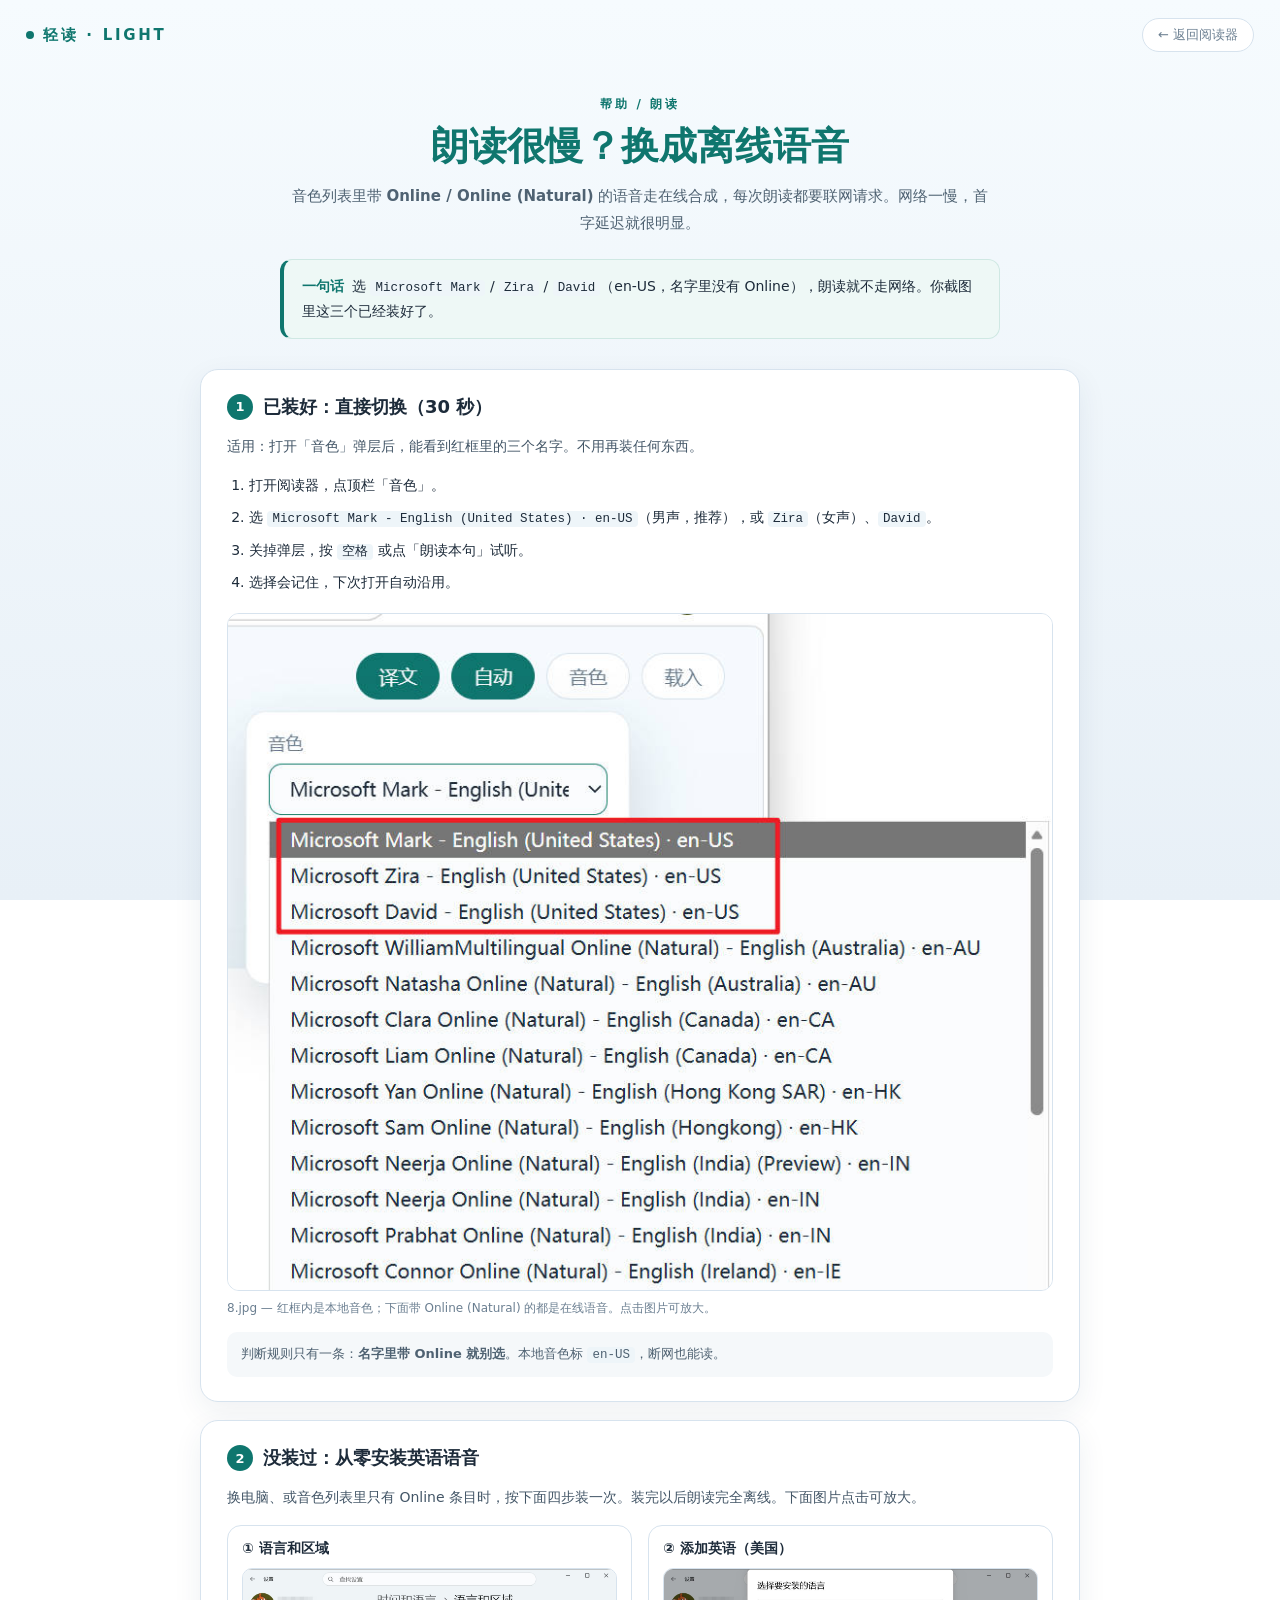
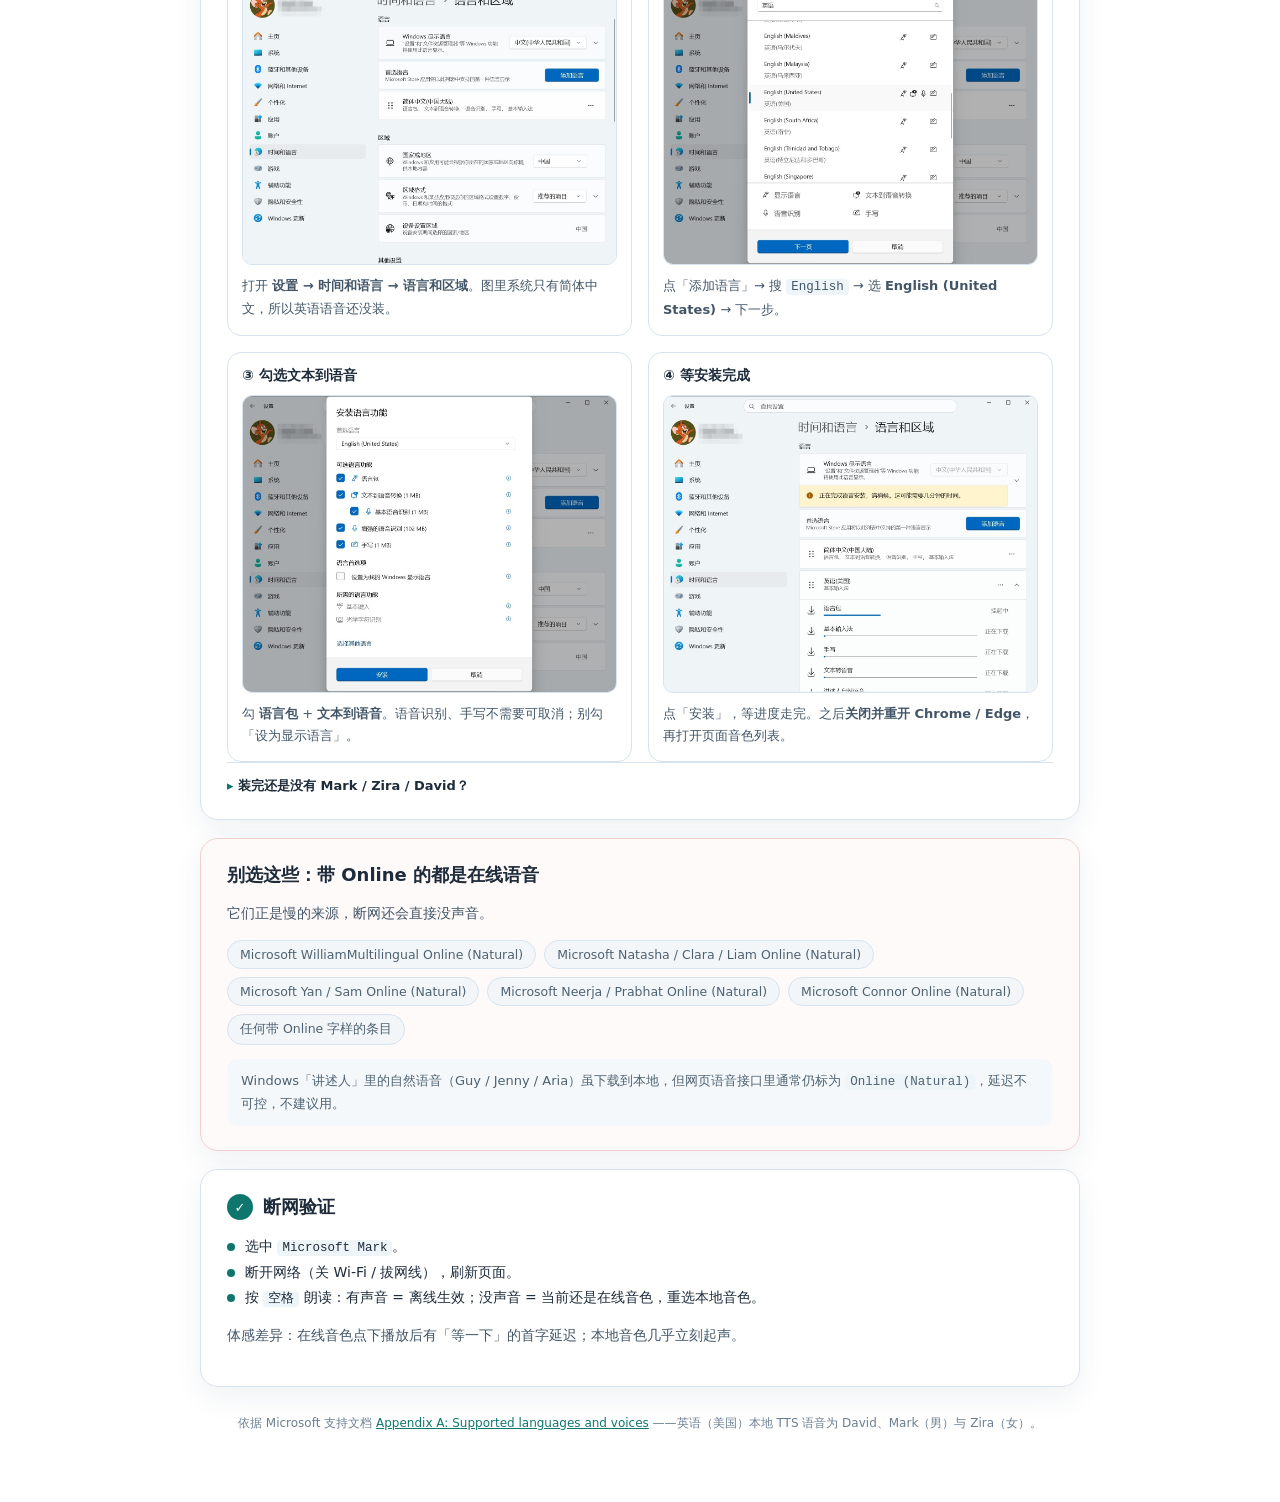
==== help.html @ 0204dac2 "fix: 遮挡不影响译文显示" ====
<!DOCTYPE html>
<html lang="zh-CN">
<head>
<meta charset="UTF-8">
<meta name="viewport" content="width=device-width, initial-scale=1">
<title>离线语音帮助 · 轻读</title>
<meta name="description" content="轻读朗读很慢时，如何切换到 Windows 本地离线语音。">
<link rel="stylesheet" href="assets/reader.css?v=20261125b">
<style>
  .help { width: min(920px, 100%); margin: 0 auto; padding: 8px 20px 56px; }
  .hero { text-align: center; padding: 26px 0 30px; }
  .kicker { font-size: 12px; letter-spacing: .22em; color: var(--accent); font-weight: 600; }
  .hero h1 { font-size: clamp(26px, 4vw, 38px); line-height: 1.25; margin: 10px 0 12px; text-transform: none; letter-spacing: 0; }
  .lead { font-size: 15px; line-height: 1.8; color: #4f6272; margin: 0 auto; max-width: 700px; }
  .answer {
    max-width: 720px; margin: 22px auto 0; text-align: left;
    background: #eef8f6; border: 1px solid #cfe8e3; border-left: 4px solid var(--accent);
    border-radius: 12px; padding: 14px 18px; font-size: 14px; line-height: 1.75;
  }
  .answer b { color: var(--accent); margin-right: 8px; }
  .card {
    background: #fff; border: 1px solid var(--line); border-radius: 18px;
    padding: 24px 26px; margin: 0 0 18px; box-shadow: 0 10px 30px rgba(23, 62, 86, .07);
  }
  .card h2 { font-size: 18px; margin: 0 0 14px; display: flex; align-items: center; gap: 10px; }
  .num {
    flex: none; width: 26px; height: 26px; border-radius: 50%; background: var(--accent);
    color: #fff; font-size: 13px; display: grid; place-items: center;
  }
  .card p { font-size: 14px; line-height: 1.8; color: #435667; }
  ol.steps { margin: 14px 0 0; padding-left: 22px; }
  ol.steps li { font-size: 14px; line-height: 1.8; margin-bottom: 7px; }
  figure { margin: 18px 0 0; }
  figure img { width: 100%; display: block; border: 1px solid var(--line); border-radius: 12px; }
  figcaption { font-size: 12px; color: var(--muted); margin-top: 8px; line-height: 1.6; }
  .tip {
    margin-top: 14px; background: #f5f8fa; border-radius: 10px;
    padding: 11px 14px; font-size: 13px; line-height: 1.7; color: #4f6272;
  }
  .path { display: grid; grid-template-columns: repeat(2, 1fr); gap: 16px; }
  .path article { border: 1px solid var(--line); border-radius: 14px; padding: 14px; }
  .path h3 { font-size: 14px; margin: 0 0 10px; color: var(--ink); }
  .path img { width: 100%; display: block; border: 1px solid var(--line); border-radius: 10px; }
  .path p { font-size: 13px; margin: 10px 0 0; line-height: 1.7; }
  .chips { display: flex; flex-wrap: wrap; gap: 8px; list-style: none; padding: 0; margin: 0; }
  .chips li { background: #f2f6f9; border: 1px solid var(--line); border-radius: 999px; padding: 6px 12px; font-size: 12.5px; color: #4f6272; }
  .warn { border-color: #f0d0cf; background: #fffafa; }
  .check { display: flex; gap: 10px; align-items: flex-start; font-size: 14px; line-height: 1.8; }
  .check .dot { flex: none; width: 8px; height: 8px; border-radius: 50%; background: var(--accent); margin-top: 9px; }
  img.zoomable { cursor: zoom-in; }
  .lightbox {
    position: fixed; inset: 0; z-index: 100; background: rgba(15, 32, 45, .86);
    display: flex; align-items: center; justify-content: center; flex-direction: column;
    padding: 24px;
  }
  .lightbox[hidden] { display: none; }
  .lightbox img {
    max-width: 96vw; max-height: 84vh; object-fit: contain;
    background: #fff; border-radius: 10px; box-shadow: 0 20px 60px rgba(0, 0, 0, .4);
  }
  .lightbox-close {
    position: absolute; top: 18px; right: 22px; width: 38px; height: 38px;
    border: none; border-radius: 50%; background: rgba(255, 255, 255, .16);
    color: #fff; font-size: 22px; line-height: 1;
  }
  .lightbox-close:hover { background: rgba(255, 255, 255, .3); }
  .lightbox-tip { color: rgba(255, 255, 255, .75); font-size: 12px; margin: 14px 0 0; }
  .help-foot { text-align: center; font-size: 12px; color: var(--muted); line-height: 1.8; margin-top: 26px; }
  .help-foot a { color: var(--accent); }
  @media (max-width: 640px) {
    .path { grid-template-columns: 1fr; }
    .card { padding: 18px; }
    .hero { padding: 18px 0 24px; }
  }
</style>
</head>
<body>

<header class="topbar">
  <div class="brand"><span class="brand-dot"></span>轻读 · LIGHT</div>
  <div class="tools"><a class="ghost" href="index.html">← 返回阅读器</a></div>
</header>

<main class="help">
  <section class="hero">
    <div class="kicker">帮助 / 朗读</div>
    <h1>朗读很慢？换成离线语音</h1>
    <p class="lead">音色列表里带 <b>Online / Online (Natural)</b> 的语音走在线合成，每次朗读都要联网请求。网络一慢，首字延迟就很明显。</p>
    <div class="answer"><b>一句话</b>选 <code>Microsoft Mark</code> / <code>Zira</code> / <code>David</code>（en-US，名字里没有 Online），朗读就不走网络。你截图里这三个已经装好了。</div>
  </section>

  <section class="card">
    <h2><span class="num">1</span>已装好：直接切换（30 秒）</h2>
    <p>适用：打开「音色」弹层后，能看到红框里的三个名字。不用再装任何东西。</p>
    <ol class="steps">
      <li>打开阅读器，点顶栏「音色」。</li>
      <li>选 <code>Microsoft Mark - English (United States) · en-US</code>（男声，推荐），或 <code>Zira</code>（女声）、<code>David</code>。</li>
      <li>关掉弹层，按 <code>空格</code> 或点「朗读本句」试听。</li>
      <li>选择会记住，下次打开自动沿用。</li>
    </ol>
    <figure>
      <img class="zoomable" src="assets/help/8.jpg" alt="音色下拉列表，红框标出本地离线音色 Mark、Zira、David">
      <figcaption>8.jpg — 红框内是本地音色；下面带 Online (Natural) 的都是在线语音。点击图片可放大。</figcaption>
    </figure>
    <div class="tip">判断规则只有一条：<b>名字里带 Online 就别选</b>。本地音色标 <code>en-US</code>，断网也能读。</div>
  </section>

  <section class="card">
    <h2><span class="num">2</span>没装过：从零安装英语语音</h2>
    <p>换电脑、或音色列表里只有 Online 条目时，按下面四步装一次。装完以后朗读完全离线。下面图片点击可放大。</p>
    <div class="path">
      <article>
        <h3>① 语言和区域</h3>
        <img class="zoomable" src="assets/help/3.jpg" alt="设置中的语言和区域页面，当前只有简体中文" loading="lazy">
        <p>打开 <b>设置 → 时间和语言 → 语言和区域</b>。图里系统只有简体中文，所以英语语音还没装。</p>
      </article>
      <article>
        <h3>② 添加英语（美国）</h3>
        <img class="zoomable" src="assets/help/4.jpg" alt="添加语言窗口，搜索 English 并选中 English United States" loading="lazy">
        <p>点「添加语言」→ 搜 <code>English</code> → 选 <b>English (United States)</b> → 下一步。</p>
      </article>
      <article>
        <h3>③ 勾选文本到语音</h3>
        <img class="zoomable" src="assets/help/5.jpg" alt="安装语言功能窗口，勾选语言包和文本到语音" loading="lazy">
        <p>勾 <b>语言包</b> + <b>文本到语音</b>。语音识别、手写不需要可取消；别勾「设为显示语言」。</p>
      </article>
      <article>
        <h3>④ 等安装完成</h3>
        <img class="zoomable" src="assets/help/6.jpg" alt="语言安装进度页面，语言包和文本转语音正在下载" loading="lazy">
        <p>点「安装」，等进度走完。之后<b>关闭并重开 Chrome / Edge</b>，再打开页面音色列表。</p>
      </article>
    </div>
    <details class="fold">
      <summary>装完还是没有 Mark / Zira / David？</summary>
      <div class="fold-body">
        <p>去 <b>设置 → 时间和语言 → 语音 → 添加语音</b>，选 <code>English (United States)</code>；或先装完 Windows Update 再重启浏览器。</p>
      </div>
    </details>
  </section>

  <section class="card warn">
    <h2>别选这些：带 Online 的都是在线语音</h2>
    <p>它们正是慢的来源，断网还会直接没声音。</p>
    <ul class="chips">
      <li>Microsoft WilliamMultilingual Online (Natural)</li>
      <li>Microsoft Natasha / Clara / Liam Online (Natural)</li>
      <li>Microsoft Yan / Sam Online (Natural)</li>
      <li>Microsoft Neerja / Prabhat Online (Natural)</li>
      <li>Microsoft Connor Online (Natural)</li>
      <li>任何带 Online 字样的条目</li>
    </ul>
    <div class="tip">Windows「讲述人」里的自然语音（Guy / Jenny / Aria）虽下载到本地，但网页语音接口里通常仍标为 <code>Online (Natural)</code>，延迟不可控，不建议用。</div>
  </section>

  <section class="card">
    <h2><span class="num">✓</span>断网验证</h2>
    <div class="check"><span class="dot"></span><span>选中 <code>Microsoft Mark</code>。</span></div>
    <div class="check"><span class="dot"></span><span>断开网络（关 Wi-Fi / 拔网线），刷新页面。</span></div>
    <div class="check"><span class="dot"></span><span>按 <code>空格</code> 朗读：有声音 = 离线生效；没声音 = 当前还是在线音色，重选本地音色。</span></div>
    <p style="margin-top:12px">体感差异：在线音色点下播放后有「等一下」的首字延迟；本地音色几乎立刻起声。</p>
  </section>

  <p class="help-foot">
    依据 Microsoft 支持文档
    <a href="https://support.microsoft.com/en-au/accessibility/windows/narrator/appendix-a-supported-languages-and-voices" target="_blank" rel="noopener">Appendix A: Supported languages and voices</a>
    ——英语（美国）本地 TTS 语音为 David、Mark（男）与 Zira（女）。
  </p>
</main>

<div class="lightbox" id="lightbox" hidden>
  <button class="lightbox-close" id="lightbox-close" type="button" aria-label="关闭大图">×</button>
  <img id="lightbox-img" src="" alt="">
  <p class="lightbox-tip">点击空白处或按 Esc 关闭</p>
</div>

<script>
(function () {
  var box = document.getElementById("lightbox");
  var img = document.getElementById("lightbox-img");
  var closeBtn = document.getElementById("lightbox-close");

  Array.prototype.forEach.call(document.querySelectorAll("img.zoomable"), function (el) {
    el.addEventListener("click", function () {
      img.src = this.src;
      img.alt = this.alt;
      box.hidden = false;
      document.body.style.overflow = "hidden";
    });
  });

  function close() {
    box.hidden = true;
    img.src = "";
    document.body.style.overflow = "";
  }

  closeBtn.addEventListener("click", close);
  box.addEventListener("click", function (e) { if (e.target === box) close(); });
  document.addEventListener("keydown", function (e) {
    if (e.key === "Escape" && !box.hidden) close();
  });
})();
</script>

</body>
</html>
---- assets/reader.css ----
/* 轻读 LIGHT — 英语阅读器样式 */
:root {
  --bg-top: #f6fbfe;
  --bg-bottom: #e8f0f7;
  --ink: #1d2b3a;
  --muted: #6b7f91;
  --line: #d7e3ee;
  --accent: #0f766e;
  --accent-dark: #0b5d57;
  --card: #ffffff;
  --radius: 14px;
  --font-en: "Segoe UI", -apple-system, "Helvetica Neue", Arial, sans-serif;
  --font-zh: "PingFang SC", "Microsoft YaHei", sans-serif;
  --font-ui: system-ui, -apple-system, "Segoe UI", "PingFang SC", "Microsoft YaHei", sans-serif;
  --font-mono: Consolas, "SFMono-Regular", "Courier New", monospace;
  --sentence-size: clamp(22px, 2.8vw, 32px);
  --sentence-lh: 1.9;
  --w-hover-bg: #e2f4f1;
  --w-mark: #9dcfc6;
}

* { box-sizing: border-box; }
html, body { height: 100%; }

body {
  margin: 0;
  min-height: 100%;
  background: linear-gradient(180deg, var(--bg-top) 0%, var(--bg-bottom) 100%);
  background-attachment: fixed;
  color: var(--ink);
  font-family: var(--font-ui);
  display: flex;
  flex-direction: column;
  -webkit-font-smoothing: antialiased;
}

/* ---------- 顶栏 ---------- */
.topbar {
  display: flex;
  align-items: center;
  justify-content: space-between;
  gap: 14px;
  padding: 18px 26px 10px;
  flex-wrap: wrap;
}
.brand {
  display: flex;
  align-items: center;
  gap: 9px;
  font-size: 15px;
  font-weight: 600;
  letter-spacing: .18em;
  color: var(--accent);
}
.brand-dot {
  width: 8px;
  height: 8px;
  border-radius: 50%;
  background: var(--accent);
}
.hud {
  font-size: 12px;
  color: var(--muted);
  background: #fff;
  border: 1px solid var(--line);
  border-radius: 999px;
  padding: 4px 12px;
  font-variant-numeric: tabular-nums;
  letter-spacing: .04em;
}
.tools { display: flex; align-items: center; gap: 8px; flex-wrap: wrap; }

button { font: inherit; cursor: pointer; }

.ghost {
  background: #fff;
  text-decoration: none;
  border: 1px solid var(--line);
  color: var(--muted);
  padding: 7px 15px;
  border-radius: 999px;
  font-size: 13px;
  transition: border-color .18s, color .18s, background-color .18s;
}
.ghost:hover { border-color: var(--accent); color: var(--accent); }
.ghost.active { background: var(--accent); border-color: var(--accent); color: #fff; }
.ghost.icon {
  width: 32px;
  height: 32px;
  padding: 0;
  font-size: 14px;
  font-weight: 600;
}

/* ---------- 音色/语速弹层 ---------- */
.setting-wrap { position: relative; }
.popover {
  position: absolute;
  right: 0;
  top: calc(100% + 8px);
  width: 264px;
  background: #fff;
  border: 1px solid #e3edf3;
  border-radius: 14px;
  box-shadow: 0 18px 44px rgba(23, 62, 86, .18);
  padding: 14px 15px 15px;
  z-index: 60;
}
.popover[hidden] { display: none; }
.field {
  display: flex;
  align-items: center;
  justify-content: space-between;
  font-size: 12px;
  color: var(--muted);
  margin: 0 0 6px;
}
.field:not(:first-child) { margin-top: 13px; }
.field b { color: var(--accent); font-weight: 600; font-variant-numeric: tabular-nums; }
.popover select {
  width: 100%;
  font: inherit;
  font-size: 13px;
  color: var(--ink);
  background: #fafcfd;
  border: 1px solid #e1eaf1;
  border-radius: 9px;
  padding: 8px 10px;
}
.popover select:focus { outline: none; border-color: var(--accent); }
.popover input[type="range"] {
  width: 100%;
  margin: 2px 0 4px;
  accent-color: var(--accent);
}
.popover .wide { width: 100%; margin-top: 12px; }

/* ---------- 正文 ---------- */
.stage {
  flex: 1;
  display: flex;
  align-items: center;
  justify-content: center;
  padding: 20px 24px;
}
.paper {
  width: 100%;
  max-width: 760px;
  background: var(--card);
  border-radius: 22px;
  padding: 48px 42px 44px;
  box-shadow: 0 16px 44px rgba(23, 62, 86, .10);
}
h1 {
  font-family: var(--font-ui);
  font-size: 13px;
  font-weight: 600;
  letter-spacing: .26em;
  text-transform: uppercase;
  color: var(--accent);
  margin: 0 0 34px;
  text-align: center;
}
.sentence {
  position: relative;
  font-family: var(--font-en);
  font-size: var(--sentence-size);
  line-height: var(--sentence-lh);
  margin: 0;
  text-align: center;
  letter-spacing: .002em;
}
.sentence.masked::after {
  content: "";
  position: absolute;
  inset: -6px -4px;
  border-radius: 14px;
  background: rgba(255, 255, 255, .42);
  -webkit-backdrop-filter: blur(6px);
  backdrop-filter: blur(6px);
  cursor: default;
  user-select: none;
}
.sentence.masked .w { pointer-events: none; }
@supports not ((backdrop-filter: blur(6px)) or (-webkit-backdrop-filter: blur(6px))) {
  .sentence.masked { filter: blur(6px); user-select: none; }
  .sentence.masked::after { display: none; }
}
.translation {
  font-family: var(--font-zh);
  font-size: 16px;
  line-height: 1.85;
  color: #4f6272;
  background: #f1f8fb;
  border-radius: 12px;
  padding: 15px 17px;
  margin: 26px 0 0;
  text-align: center;
}
.translation[hidden] { display: none; }

/* ---------- 单词 ---------- */
.w {
  cursor: pointer;
  border-radius: 4px;
  padding: 0 1px;
  border-bottom: 1px solid transparent;
  transition: background-color .15s, border-color .15s;
}
.w.has-def { border-bottom: 1px dashed var(--w-mark); }
.w:hover, .w:focus-visible { background: var(--w-hover-bg); outline: none; }
.w.has-def:hover, .w.has-def:focus-visible { border-bottom-style: solid; }
.w.active { background: var(--w-hover-bg); border-bottom-style: solid; border-bottom-color: var(--accent); }
.w.reading { background: #d3ece7; box-shadow: inset 0 -2px 0 var(--accent); border-bottom-color: transparent; }

/* ---------- 控制栏 ---------- */
.controls {
  display: flex;
  align-items: center;
  justify-content: center;
  gap: 18px;
  padding: 18px 24px 32px;
}
.primary {
  background: var(--accent);
  color: #fff;
  border: none;
  padding: 13px 32px;
  border-radius: 999px;
  font-size: 15px;
  letter-spacing: .06em;
  transition: background-color .18s;
}
.primary:hover { background: var(--accent-dark); }
.primary.small { padding: 9px 22px; font-size: 13px; }
.nav-btn {
  background: #fff;
  border: 1px solid var(--line);
  color: var(--muted);
  width: 44px;
  height: 44px;
  border-radius: 50%;
  font-size: 17px;
  line-height: 1;
  transition: border-color .18s, color .18s;
}
.nav-btn:hover { border-color: var(--accent); color: var(--accent); }

/* ---------- 词卡 ---------- */
.wordcard {
  position: fixed;
  z-index: 40;
  min-width: 200px;
  max-width: 300px;
  background: var(--card);
  border: 1px solid #e3edf3;
  border-radius: 16px;
  padding: 15px 17px 16px;
  box-shadow: 0 16px 38px rgba(23, 62, 86, .18);
  animation: wc-in .14s ease-out;
}
.wordcard[hidden] { display: none; }
@keyframes wc-in { from { opacity: 0; transform: translateY(5px); } to { opacity: 1; transform: none; } }
.wc-head { display: flex; align-items: baseline; gap: 8px; justify-content: space-between; }
.wc-word {
  font-family: var(--font-en);
  font-size: 22px;
  font-weight: 600;
  word-break: break-word;
}
.wc-play {
  flex: none;
  width: 30px;
  height: 30px;
  border-radius: 50%;
  border: 1px solid #cfe8e3;
  background: #f0f8f7;
  color: var(--accent);
  font-size: 11px;
  line-height: 1;
  display: grid;
  place-items: center;
}
.wc-play:hover { background: #dff2ee; }
.wc-ipa {
  font-size: 13px;
  color: var(--muted);
  margin-top: 3px;
  letter-spacing: .02em;
}
.wc-def {
  margin-top: 10px;
  font-family: var(--font-zh);
  font-size: 15px;
  line-height: 1.65;
}
.wc-pos {
  display: inline-block;
  font-size: 11px;
  letter-spacing: .04em;
  color: var(--accent);
  background: #eef8f6;
  border-radius: 4px;
  padding: 1px 6px;
  margin-right: 7px;
  vertical-align: 1px;
}
.wc-miss { color: var(--muted); font-size: 13px; margin-top: 9px; line-height: 1.6; }

/* ---------- 弹层 ---------- */
.modal {
  position: fixed;
  inset: 0;
  z-index: 80;
  background: rgba(15, 32, 45, .42);
  display: flex;
  align-items: center;
  justify-content: center;
  padding: 24px;
}
.modal[hidden] { display: none; }
.modal-card {
  width: min(780px, 100%);
  max-height: 88vh;
  display: flex;
  flex-direction: column;
  background: #fff;
  border-radius: 20px;
  box-shadow: 0 26px 70px rgba(15, 32, 45, .28);
  overflow: hidden;
}
.modal-head {
  display: flex;
  align-items: center;
  justify-content: space-between;
  gap: 12px;
  padding: 20px 24px 16px;
  border-bottom: 1px solid var(--line);
}
.modal-head h2 { font-size: 17px; margin: 0; font-weight: 600; }
.modal-head .close {
  border: none;
  background: #f2f6f9;
  color: var(--muted);
  width: 32px;
  height: 32px;
  border-radius: 50%;
  font-size: 18px;
  line-height: 1;
}
.modal-head .close:hover { background: #e6eef4; color: var(--ink); }
.modal-body { padding: 20px 24px 26px; overflow: auto; }
.intro {
  margin: 0 0 18px;
  font-size: 14px;
  line-height: 1.8;
  color: #3d5060;
}
.block { margin-bottom: 20px; }
.block:last-child { margin-bottom: 0; }
.block-head {
  display: flex;
  align-items: center;
  justify-content: space-between;
  gap: 10px;
  font-size: 13px;
  font-weight: 600;
  color: var(--ink);
  margin-bottom: 8px;
}
.block-head button {
  border: 1px solid var(--line);
  background: #fff;
  color: var(--accent);
  font-size: 12px;
  padding: 4px 12px;
  border-radius: 999px;
}
.block-head button:hover { border-color: var(--accent); }
.block pre {
  margin: 0;
  max-height: 260px;
  overflow: auto;
  background: #f5f8fa;
  border: 1px solid #e6eef4;
  border-radius: 12px;
  padding: 14px 16px;
  font-family: var(--font-mono);
  font-size: 12.5px;
  line-height: 1.7;
  color: #2c4053;
  white-space: pre-wrap;
  word-break: break-word;
}
.block textarea {
  width: 100%;
  height: 110px;
  resize: vertical;
  border: 1px solid #e1eaf1;
  border-radius: 12px;
  padding: 12px 14px;
  font-family: var(--font-mono);
  font-size: 12.5px;
  line-height: 1.6;
  color: #2c4053;
  background: #fafcfd;
}
.block textarea:focus { outline: none; border-color: var(--accent); background: #fff; }
.block-foot { display: flex; justify-content: flex-end; margin-top: 10px; }
.block-foot.split { justify-content: space-between; align-items: center; }
table.fields { width: 100%; border-collapse: collapse; font-size: 13px; }
table.fields th, table.fields td {
  text-align: left;
  padding: 8px 10px;
  border-bottom: 1px solid #eef3f7;
  vertical-align: top;
}
table.fields th { color: var(--muted); font-weight: 600; width: 108px; }
table.fields code {
  font-family: var(--font-mono);
  font-size: 12px;
  background: #f2f7fa;
  border-radius: 4px;
  padding: 1px 5px;
}
code {
  font-family: var(--font-mono);
  font-size: 12.5px;
  background: #eef5f9;
  border-radius: 4px;
  padding: 1px 5px;
}
.note { font-size: 12.5px; color: var(--muted); margin: 10px 0 0; line-height: 1.7; }
.fold { border-top: 1px solid var(--line); padding-top: 14px; }
.fold summary {
  cursor: pointer;
  font-size: 13px;
  font-weight: 600;
  color: var(--ink);
  list-style: none;
  outline: none;
}
.fold summary::-webkit-details-marker { display: none; }
.fold summary::before { content: "▸ "; color: var(--accent); }
.fold[open] summary::before { content: "▾ "; }
.fold-body { margin-top: 10px; }

/* ---------- 提示 ---------- */
.toast {
  position: fixed;
  left: 50%;
  bottom: 26px;
  transform: translateX(-50%);
  background: #16323f;
  color: #fff;
  font-size: 13px;
  padding: 10px 18px;
  border-radius: 999px;
  opacity: 0;
  pointer-events: none;
  transition: opacity .2s;
  z-index: 90;
  max-width: 86vw;
  text-align: center;
}
.toast.show { opacity: .95; }

/* ---------- 窄屏 ---------- */
@media (max-width: 640px) {
  .topbar { padding: 14px 16px 8px; gap: 10px; }
  .hud { order: 3; }
  .stage { padding: 14px 14px 10px; }
  .paper { padding: 32px 22px 30px; border-radius: 18px; }
  .sentence { font-size: clamp(19px, 5.6vw, 26px); }
  .controls { gap: 12px; padding: 12px 14px 24px; }
  .primary { padding: 11px 24px; font-size: 14px; }
  .nav-btn { width: 40px; height: 40px; }
  .translation { font-size: 15px; padding: 13px 14px; }
  .wordcard { max-width: calc(100vw - 24px); }
  .modal { padding: 0; align-items: flex-end; }
  .modal-card { max-height: 92vh; border-radius: 18px 18px 0 0; }
  .modal-head { padding: 16px 18px 12px; }
  .modal-body { padding: 16px 18px 24px; }
}
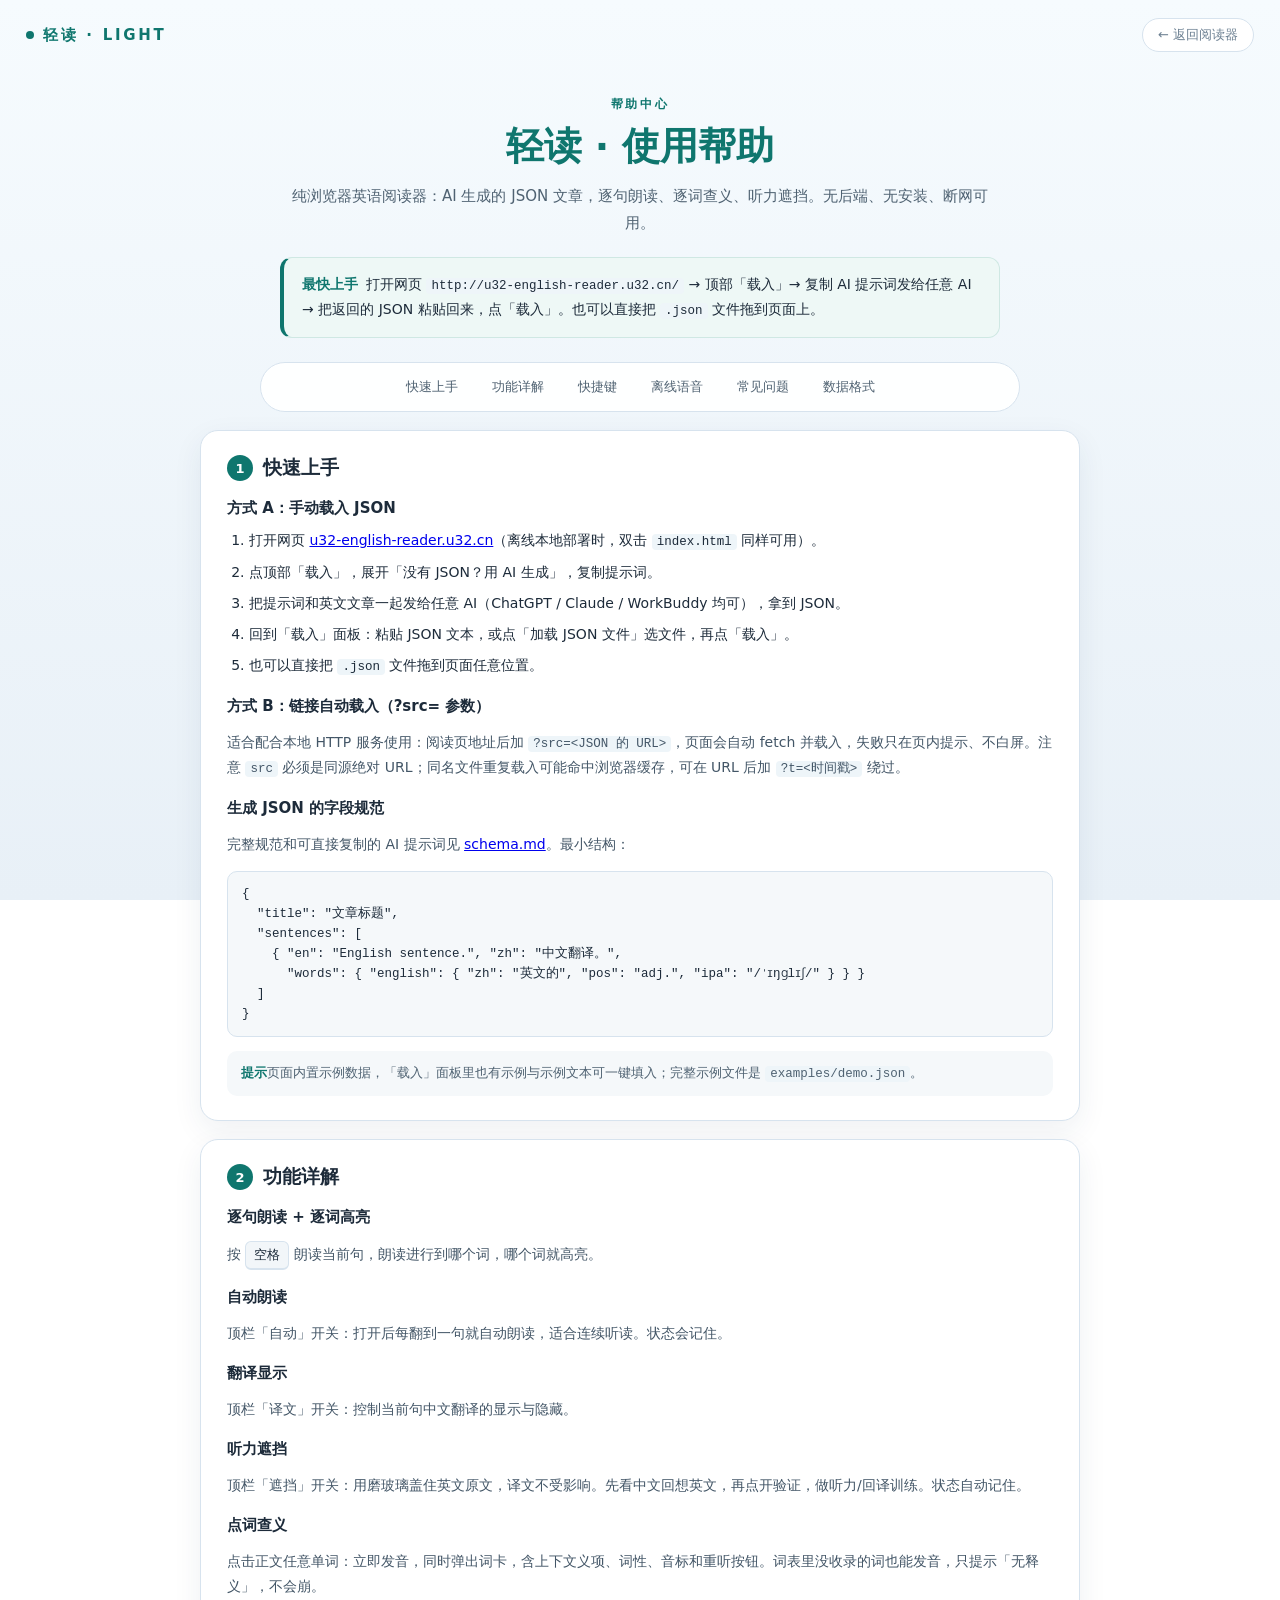
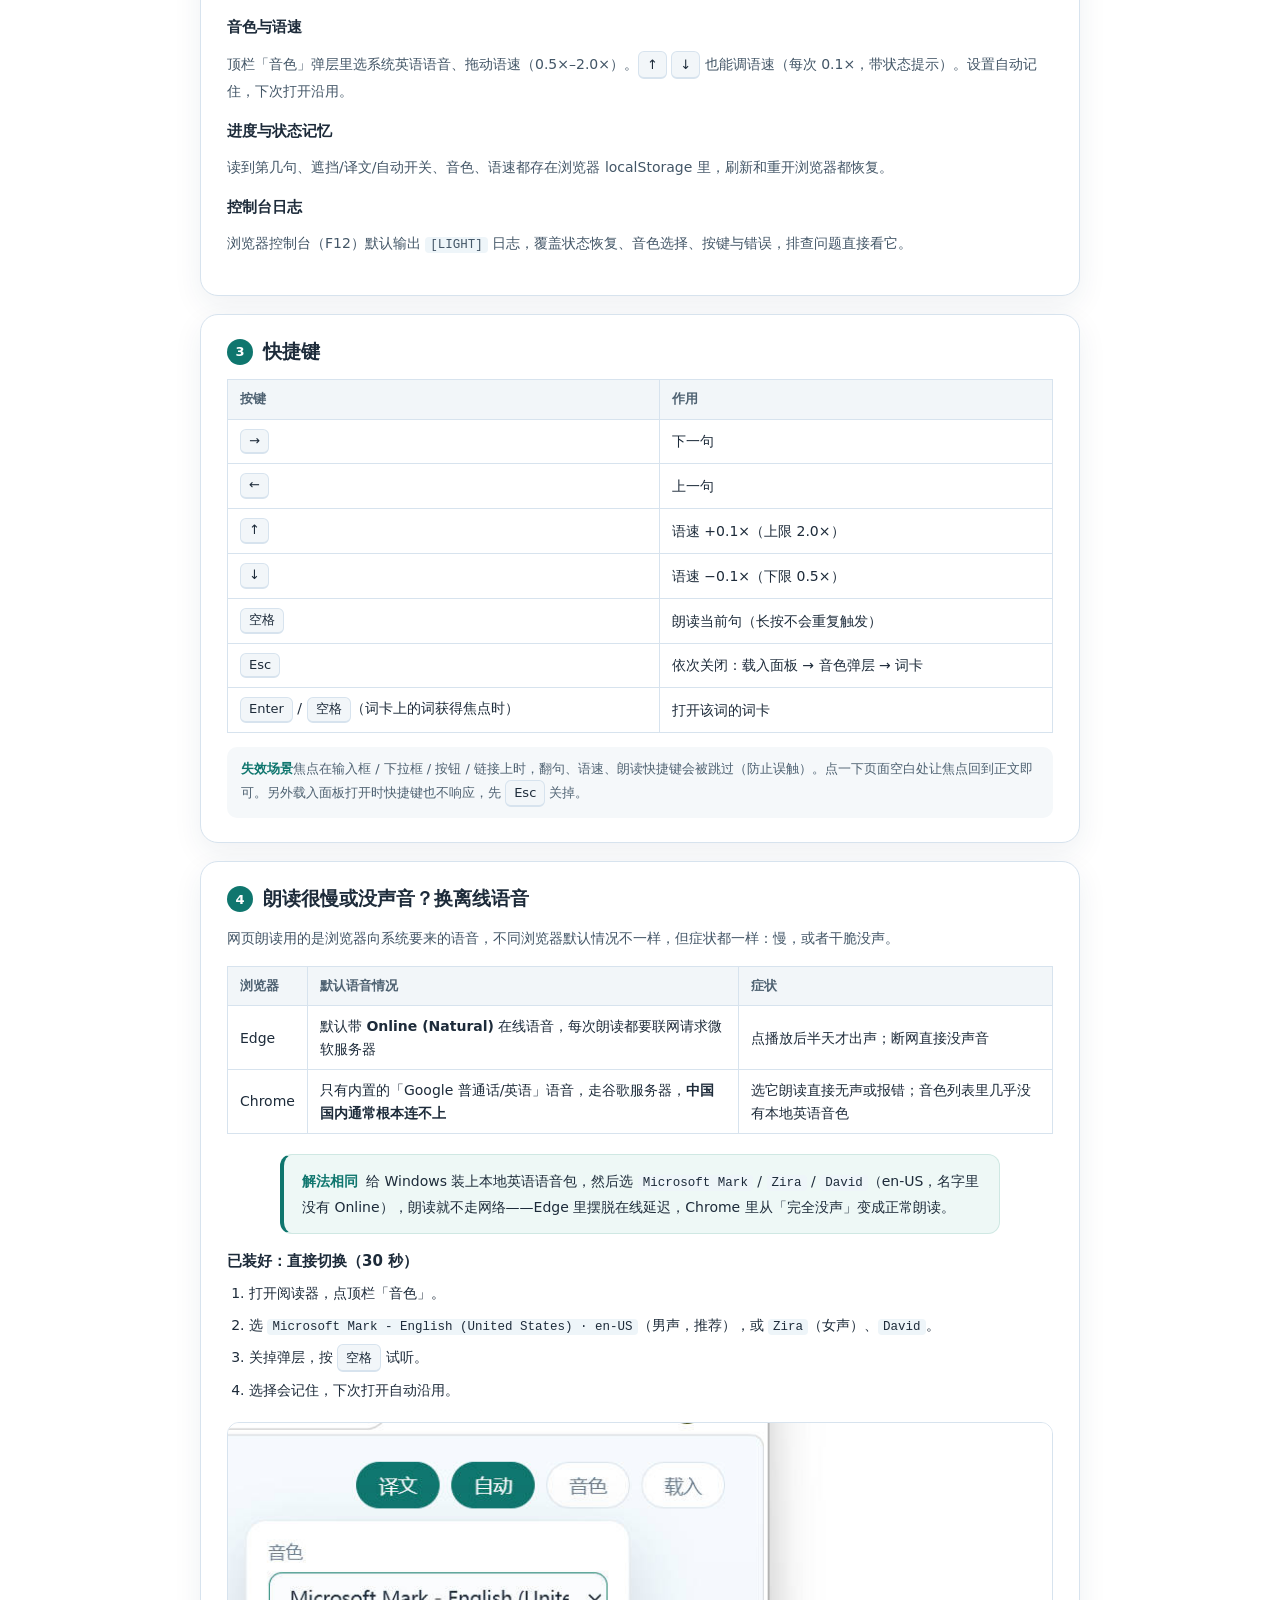
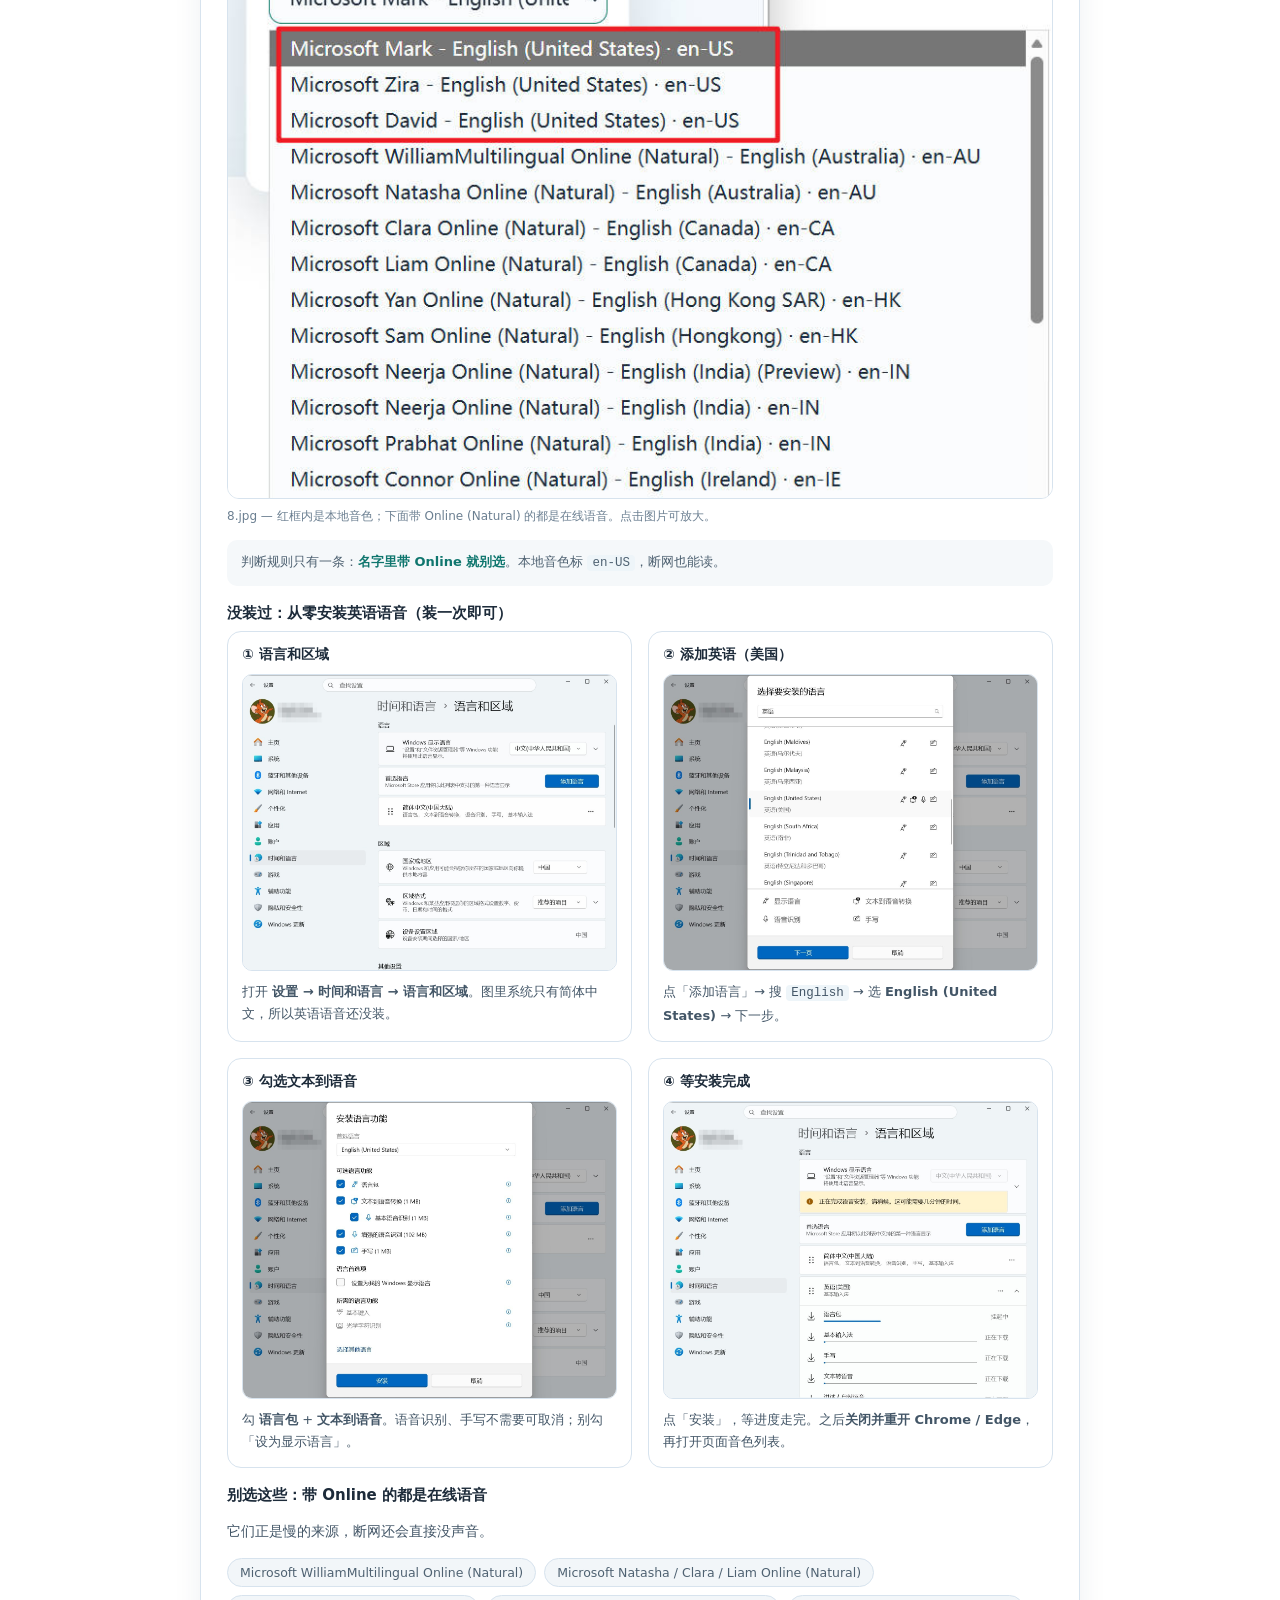
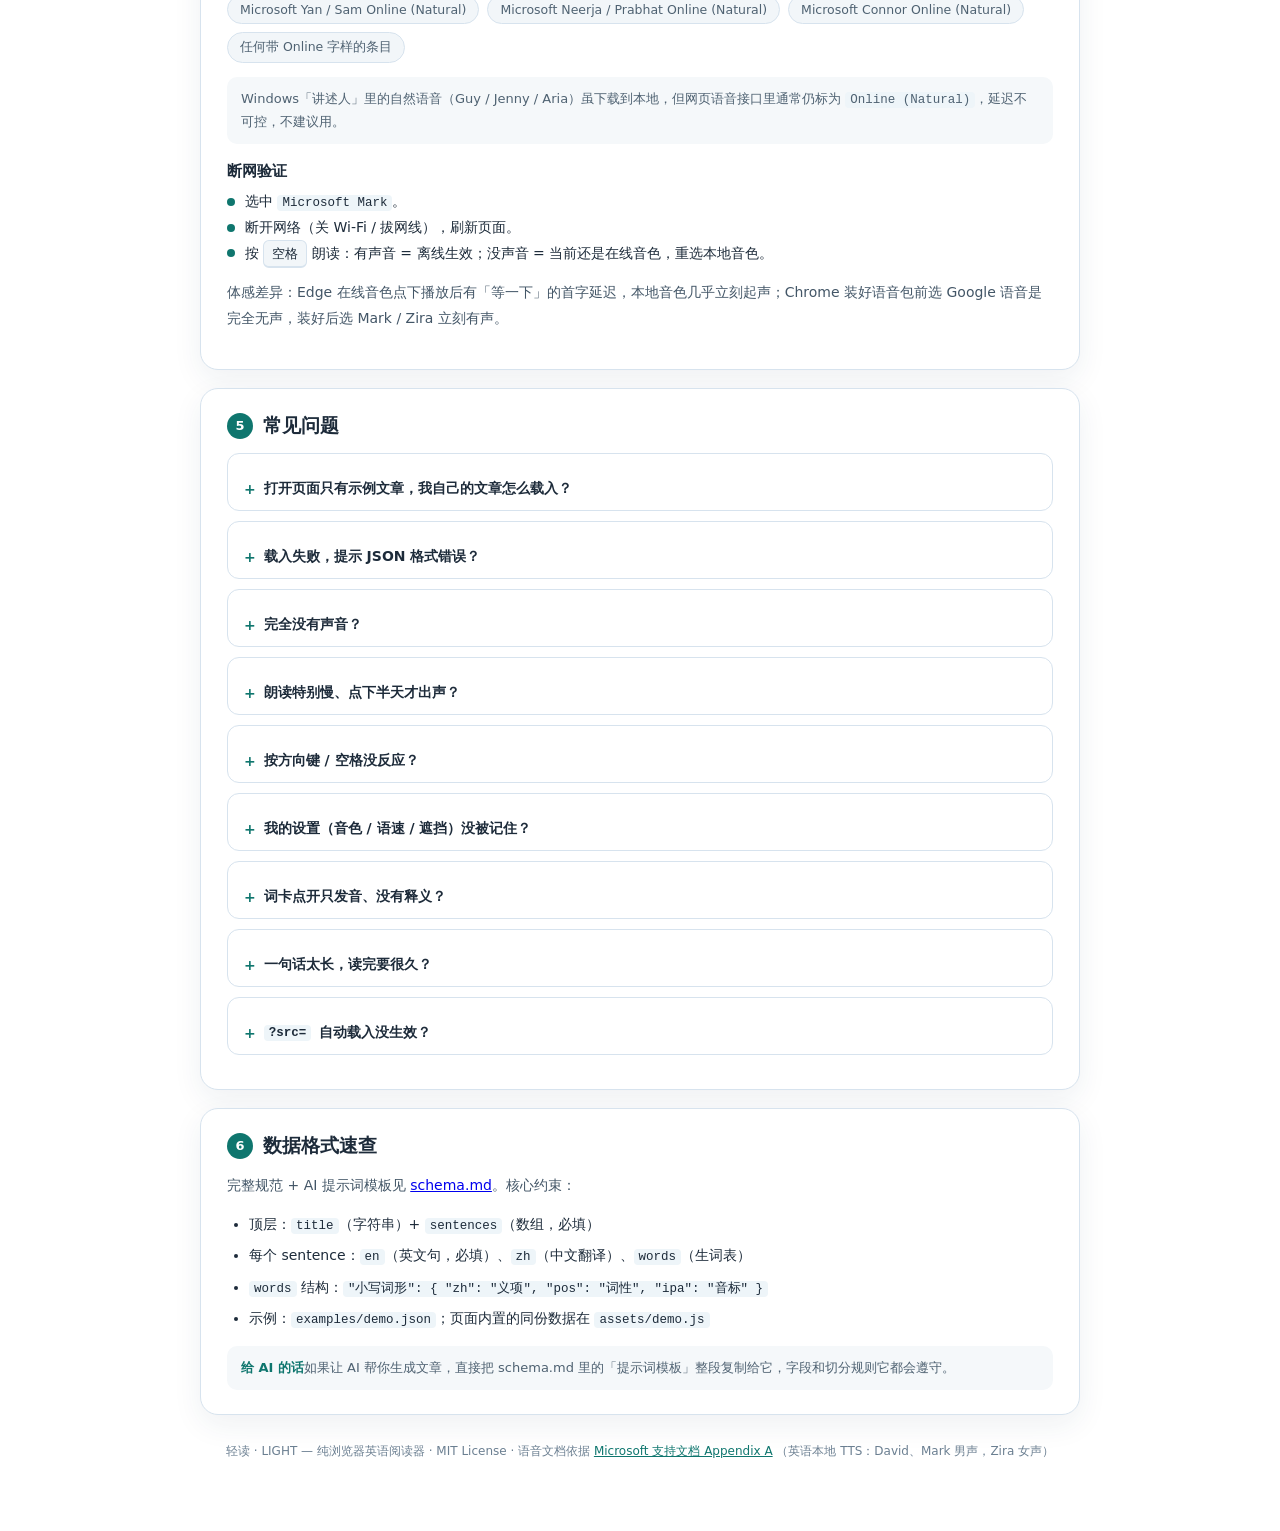
==== commit 7e0a75e6: "docs: help 重写为完整帮助中心；音色弹层加速捷键提示与语音帮助入口 - help.html 扩为 6 节：快速上手/功能详解/快捷键/离线语音/FAQ/数据格式，带锚点导航 - 快捷键表逐条" ====
--- a/help.html
+++ b/help.html
@@ -3,33 +3,43 @@
 <head>
 <meta charset="UTF-8">
 <meta name="viewport" content="width=device-width, initial-scale=1">
-<title>离线语音帮助 · 轻读</title>
-<meta name="description" content="轻读朗读很慢时，如何切换到 Windows 本地离线语音。">
-<link rel="stylesheet" href="assets/reader.css?v=20261125b">
+<title>帮助中心 · 轻读</title>
+<meta name="description" content="轻读英语阅读器帮助中心：快速上手、功能详解、快捷键、离线语音配置与常见问题。">
+<link rel="stylesheet" href="assets/reader.css?v=20261125d">
 <style>
   .help { width: min(920px, 100%); margin: 0 auto; padding: 8px 20px 56px; }
-  .hero { text-align: center; padding: 26px 0 30px; }
+  .hero { text-align: center; padding: 26px 0 24px; }
   .kicker { font-size: 12px; letter-spacing: .22em; color: var(--accent); font-weight: 600; }
-  .hero h1 { font-size: clamp(26px, 4vw, 38px); line-height: 1.25; margin: 10px 0 12px; text-transform: none; letter-spacing: 0; }
+  .hero h1 { font-size: clamp(26px, 4vw, 38px); line-height: 1.25; margin: 10px 0 12px; letter-spacing: 0; }
   .lead { font-size: 15px; line-height: 1.8; color: #4f6272; margin: 0 auto; max-width: 700px; }
-  .answer {
-    max-width: 720px; margin: 22px auto 0; text-align: left;
-    background: #eef8f6; border: 1px solid #cfe8e3; border-left: 4px solid var(--accent);
-    border-radius: 12px; padding: 14px 18px; font-size: 14px; line-height: 1.75;
-  }
-  .answer b { color: var(--accent); margin-right: 8px; }
+
+  .nav {
+    position: sticky; top: 0; z-index: 20;
+    display: flex; flex-wrap: wrap; gap: 8px; justify-content: center;
+    background: rgba(255,255,255,.92); backdrop-filter: blur(8px);
+    border: 1px solid var(--line); border-radius: 999px;
+    padding: 10px 16px; margin: 0 auto 10px; max-width: 760px;
+  }
+  .nav a {
+    font-size: 13px; color: #4f6272; text-decoration: none;
+    padding: 5px 13px; border-radius: 999px;
+  }
+  .nav a:hover { background: #eef8f6; color: var(--accent); }
+
   .card {
     background: #fff; border: 1px solid var(--line); border-radius: 18px;
-    padding: 24px 26px; margin: 0 0 18px; box-shadow: 0 10px 30px rgba(23, 62, 86, .07);
-  }
-  .card h2 { font-size: 18px; margin: 0 0 14px; display: flex; align-items: center; gap: 10px; }
+    padding: 24px 26px; margin: 18px 0; box-shadow: 0 10px 30px rgba(23, 62, 86, .07);
+    scroll-margin-top: 76px;
+  }
+  .card h2 { font-size: 19px; margin: 0 0 14px; display: flex; align-items: center; gap: 10px; }
   .num {
     flex: none; width: 26px; height: 26px; border-radius: 50%; background: var(--accent);
     color: #fff; font-size: 13px; display: grid; place-items: center;
   }
+  .card h3 { font-size: 15px; margin: 18px 0 8px; color: var(--ink); }
   .card p { font-size: 14px; line-height: 1.8; color: #435667; }
-  ol.steps { margin: 14px 0 0; padding-left: 22px; }
-  ol.steps li { font-size: 14px; line-height: 1.8; margin-bottom: 7px; }
+  ol.steps, ul.plain { margin: 10px 0 0; padding-left: 22px; }
+  ol.steps li, ul.plain li { font-size: 14px; line-height: 1.8; margin-bottom: 6px; }
   figure { margin: 18px 0 0; }
   figure img { width: 100%; display: block; border: 1px solid var(--line); border-radius: 12px; }
   figcaption { font-size: 12px; color: var(--muted); margin-top: 8px; line-height: 1.6; }
@@ -37,9 +47,10 @@
     margin-top: 14px; background: #f5f8fa; border-radius: 10px;
     padding: 11px 14px; font-size: 13px; line-height: 1.7; color: #4f6272;
   }
-  .path { display: grid; grid-template-columns: repeat(2, 1fr); gap: 16px; }
+  .tip b { color: var(--accent); }
+  .path { display: grid; grid-template-columns: repeat(2, 1fr); gap: 16px; margin-top: 8px; }
   .path article { border: 1px solid var(--line); border-radius: 14px; padding: 14px; }
-  .path h3 { font-size: 14px; margin: 0 0 10px; color: var(--ink); }
+  .path h4 { font-size: 14px; margin: 0 0 10px; color: var(--ink); }
   .path img { width: 100%; display: block; border: 1px solid var(--line); border-radius: 10px; }
   .path p { font-size: 13px; margin: 10px 0 0; line-height: 1.7; }
   .chips { display: flex; flex-wrap: wrap; gap: 8px; list-style: none; padding: 0; margin: 0; }
@@ -47,6 +58,38 @@
   .warn { border-color: #f0d0cf; background: #fffafa; }
   .check { display: flex; gap: 10px; align-items: flex-start; font-size: 14px; line-height: 1.8; }
   .check .dot { flex: none; width: 8px; height: 8px; border-radius: 50%; background: var(--accent); margin-top: 9px; }
+
+  table.keys { width: 100%; border-collapse: collapse; margin-top: 10px; font-size: 14px; }
+  table.keys th, table.keys td { border: 1px solid var(--line); padding: 9px 12px; text-align: left; line-height: 1.6; }
+  table.keys th { background: #f2f6f9; font-size: 13px; color: #4f6272; }
+  table.keys td:first-child { white-space: nowrap; }
+  kbd {
+    display: inline-block; background: #f2f6f9; border: 1px solid var(--line);
+    border-bottom-width: 2px; border-radius: 6px; padding: 1px 8px;
+    font-family: inherit; font-size: 13px; color: var(--ink);
+  }
+
+  details.fold { border: 1px solid var(--line); border-radius: 12px; margin: 10px 0; background: #fff; }
+  details.fold summary {
+    cursor: pointer; padding: 12px 16px; font-size: 14px; font-weight: 600; color: var(--ink);
+    list-style: none; display: flex; align-items: center; gap: 8px;
+  }
+  details.fold summary::before { content: "+"; color: var(--accent); font-weight: 700; }
+  details.fold[open] summary::before { content: "−"; }
+  details.fold .fold-body { padding: 0 16px 14px; font-size: 13.5px; line-height: 1.8; color: #435667; }
+  details.fold .fold-body p { margin: 0 0 8px; }
+
+  pre.code {
+    background: #f5f8fa; border: 1px solid var(--line); border-radius: 10px;
+    padding: 12px 14px; font-size: 12.5px; line-height: 1.6; overflow-x: auto;
+    white-space: pre; margin: 10px 0 0;
+  }
+  .answer {
+    max-width: 720px; margin: 20px auto 0; text-align: left;
+    background: #eef8f6; border: 1px solid #cfe8e3; border-left: 4px solid var(--accent);
+    border-radius: 12px; padding: 14px 18px; font-size: 14px; line-height: 1.75;
+  }
+  .answer b { color: var(--accent); margin-right: 8px; }
   img.zoomable { cursor: zoom-in; }
   .lightbox {
     position: fixed; inset: 0; z-index: 100; background: rgba(15, 32, 45, .86);
@@ -70,7 +113,8 @@
   @media (max-width: 640px) {
     .path { grid-template-columns: 1fr; }
     .card { padding: 18px; }
-    .hero { padding: 18px 0 24px; }
+    .hero { padding: 18px 0 20px; }
+    table.keys td:first-child { white-space: normal; }
   }
 </style>
 </head>
@@ -83,19 +127,110 @@
 
 <main class="help">
   <section class="hero">
-    <div class="kicker">帮助 / 朗读</div>
-    <h1>朗读很慢？换成离线语音</h1>
-    <p class="lead">音色列表里带 <b>Online / Online (Natural)</b> 的语音走在线合成，每次朗读都要联网请求。网络一慢，首字延迟就很明显。</p>
-    <div class="answer"><b>一句话</b>选 <code>Microsoft Mark</code> / <code>Zira</code> / <code>David</code>（en-US，名字里没有 Online），朗读就不走网络。你截图里这三个已经装好了。</div>
-  </section>
-
-  <section class="card">
-    <h2><span class="num">1</span>已装好：直接切换（30 秒）</h2>
-    <p>适用：打开「音色」弹层后，能看到红框里的三个名字。不用再装任何东西。</p>
+    <div class="kicker">帮助中心</div>
+    <h1>轻读 · 使用帮助</h1>
+    <p class="lead">纯浏览器英语阅读器：AI 生成的 JSON 文章，逐句朗读、逐词查义、听力遮挡。无后端、无安装、断网可用。</p>
+    <div class="answer"><b>最快上手</b>打开网页 <code>http://u32-english-reader.u32.cn/</code> → 顶部「载入」→ 复制 AI 提示词发给任意 AI → 把返回的 JSON 粘贴回来，点「载入」。也可以直接把 <code>.json</code> 文件拖到页面上。</div>
+  </section>
+
+  <nav class="nav">
+    <a href="#quick">快速上手</a>
+    <a href="#features">功能详解</a>
+    <a href="#keys">快捷键</a>
+    <a href="#voice">离线语音</a>
+    <a href="#faq">常见问题</a>
+    <a href="#schema">数据格式</a>
+  </nav>
+
+  <!-- ===================== 快速上手 ===================== -->
+  <section class="card" id="quick">
+    <h2><span class="num">1</span>快速上手</h2>
+
+    <h3>方式 A：手动载入 JSON</h3>
+    <ol class="steps">
+      <li>打开网页 <a href="http://u32-english-reader.u32.cn/" target="_blank" rel="noopener">u32-english-reader.u32.cn</a>（离线本地部署时，双击 <code>index.html</code> 同样可用）。</li>
+      <li>点顶部「载入」，展开「没有 JSON？用 AI 生成」，复制提示词。</li>
+      <li>把提示词和英文文章一起发给任意 AI（ChatGPT / Claude / WorkBuddy 均可），拿到 JSON。</li>
+      <li>回到「载入」面板：粘贴 JSON 文本，或点「加载 JSON 文件」选文件，再点「载入」。</li>
+      <li>也可以直接把 <code>.json</code> 文件拖到页面任意位置。</li>
+    </ol>
+
+    <h3>方式 B：链接自动载入（?src= 参数）</h3>
+    <p>适合配合本地 HTTP 服务使用：阅读页地址后加 <code>?src=&lt;JSON 的 URL&gt;</code>，页面会自动 fetch 并载入，失败只在页内提示、不白屏。注意 <code>src</code> 必须是同源绝对 URL；同名文件重复载入可能命中浏览器缓存，可在 URL 后加 <code>?t=&lt;时间戳&gt;</code> 绕过。</p>
+
+    <h3>生成 JSON 的字段规范</h3>
+    <p>完整规范和可直接复制的 AI 提示词见 <a href="schema.md">schema.md</a>。最小结构：</p>
+    <pre class="code">{
+  "title": "文章标题",
+  "sentences": [
+    { "en": "English sentence.", "zh": "中文翻译。",
+      "words": { "english": { "zh": "英文的", "pos": "adj.", "ipa": "/ˈɪŋɡlɪʃ/" } } }
+  ]
+}</pre>
+    <div class="tip"><b>提示</b>页面内置示例数据，「载入」面板里也有示例与示例文本可一键填入；完整示例文件是 <code>examples/demo.json</code>。</div>
+  </section>
+
+  <!-- ===================== 功能详解 ===================== -->
+  <section class="card" id="features">
+    <h2><span class="num">2</span>功能详解</h2>
+
+    <h3>逐句朗读 + 逐词高亮</h3>
+    <p>按 <kbd>空格</kbd> 朗读当前句，朗读进行到哪个词，哪个词就高亮。</p>
+
+    <h3>自动朗读</h3>
+    <p>顶栏「自动」开关：打开后每翻到一句就自动朗读，适合连续听读。状态会记住。</p>
+
+    <h3>翻译显示</h3>
+    <p>顶栏「译文」开关：控制当前句中文翻译的显示与隐藏。</p>
+
+    <h3>听力遮挡</h3>
+    <p>顶栏「遮挡」开关：用磨玻璃盖住英文原文，译文不受影响。先看中文回想英文，再点开验证，做听力/回译训练。状态自动记住。</p>
+
+    <h3>点词查义</h3>
+    <p>点击正文任意单词：立即发音，同时弹出词卡，含上下文义项、词性、音标和重听按钮。词表里没收录的词也能发音，只提示「无释义」，不会崩。</p>
+
+    <h3>音色与语速</h3>
+    <p>顶栏「音色」弹层里选系统英语语音、拖动语速（0.5×–2.0×）。<kbd>↑</kbd> <kbd>↓</kbd> 也能调语速（每次 0.1×，带状态提示）。设置自动记住，下次打开沿用。</p>
+
+    <h3>进度与状态记忆</h3>
+    <p>读到第几句、遮挡/译文/自动开关、音色、语速都存在浏览器 localStorage 里，刷新和重开浏览器都恢复。</p>
+
+    <h3>控制台日志</h3>
+    <p>浏览器控制台（F12）默认输出 <code>[LIGHT]</code> 日志，覆盖状态恢复、音色选择、按键与错误，排查问题直接看它。</p>
+  </section>
+
+  <!-- ===================== 快捷键 ===================== -->
+  <section class="card" id="keys">
+    <h2><span class="num">3</span>快捷键</h2>
+    <table class="keys">
+      <tr><th>按键</th><th>作用</th></tr>
+      <tr><td><kbd>→</kbd></td><td>下一句</td></tr>
+      <tr><td><kbd>←</kbd></td><td>上一句</td></tr>
+      <tr><td><kbd>↑</kbd></td><td>语速 +0.1×（上限 2.0×）</td></tr>
+      <tr><td><kbd>↓</kbd></td><td>语速 −0.1×（下限 0.5×）</td></tr>
+      <tr><td><kbd>空格</kbd></td><td>朗读当前句（长按不会重复触发）</td></tr>
+      <tr><td><kbd>Esc</kbd></td><td>依次关闭：载入面板 → 音色弹层 → 词卡</td></tr>
+      <tr><td><kbd>Enter</kbd> / <kbd>空格</kbd>（词卡上的词获得焦点时）</td><td>打开该词的词卡</td></tr>
+    </table>
+    <div class="tip"><b>失效场景</b>焦点在输入框 / 下拉框 / 按钮 / 链接上时，翻句、语速、朗读快捷键会被跳过（防止误触）。点一下页面空白处让焦点回到正文即可。另外载入面板打开时快捷键也不响应，先 <kbd>Esc</kbd> 关掉。</div>
+  </section>
+
+  <!-- ===================== 离线语音 ===================== -->
+  <section class="card" id="voice">
+    <h2><span class="num">4</span>朗读很慢或没声音？换离线语音</h2>
+    <p>网页朗读用的是浏览器向系统要来的语音，不同浏览器默认情况不一样，但症状都一样：慢，或者干脆没声。</p>
+    <table class="keys">
+      <tr><th>浏览器</th><th>默认语音情况</th><th>症状</th></tr>
+      <tr><td>Edge</td><td>默认带 <b>Online (Natural)</b> 在线语音，每次朗读都要联网请求微软服务器</td><td>点播放后半天才出声；断网直接没声音</td></tr>
+      <tr><td>Chrome</td><td>只有内置的「Google 普通话/英语」语音，走谷歌服务器，<b>中国国内通常根本连不上</b></td><td>选它朗读直接无声或报错；音色列表里几乎没有本地英语音色</td></tr>
+    </table>
+    <div class="answer"><b>解法相同</b>给 Windows 装上本地英语语音包，然后选 <code>Microsoft Mark</code> / <code>Zira</code> / <code>David</code>（en-US，名字里没有 Online），朗读就不走网络——Edge 里摆脱在线延迟，Chrome 里从「完全没声」变成正常朗读。</div>
+
+    <h3>已装好：直接切换（30 秒）</h3>
     <ol class="steps">
       <li>打开阅读器，点顶栏「音色」。</li>
       <li>选 <code>Microsoft Mark - English (United States) · en-US</code>（男声，推荐），或 <code>Zira</code>（女声）、<code>David</code>。</li>
-      <li>关掉弹层，按 <code>空格</code> 或点「朗读本句」试听。</li>
+      <li>关掉弹层，按 <kbd>空格</kbd> 试听。</li>
       <li>选择会记住，下次打开自动沿用。</li>
     </ol>
     <figure>
@@ -103,43 +238,32 @@
       <figcaption>8.jpg — 红框内是本地音色；下面带 Online (Natural) 的都是在线语音。点击图片可放大。</figcaption>
     </figure>
     <div class="tip">判断规则只有一条：<b>名字里带 Online 就别选</b>。本地音色标 <code>en-US</code>，断网也能读。</div>
-  </section>
-
-  <section class="card">
-    <h2><span class="num">2</span>没装过：从零安装英语语音</h2>
-    <p>换电脑、或音色列表里只有 Online 条目时，按下面四步装一次。装完以后朗读完全离线。下面图片点击可放大。</p>
+
+    <h3>没装过：从零安装英语语音（装一次即可）</h3>
     <div class="path">
       <article>
-        <h3>① 语言和区域</h3>
+        <h4>① 语言和区域</h4>
         <img class="zoomable" src="assets/help/3.jpg" alt="设置中的语言和区域页面，当前只有简体中文" loading="lazy">
         <p>打开 <b>设置 → 时间和语言 → 语言和区域</b>。图里系统只有简体中文，所以英语语音还没装。</p>
       </article>
       <article>
-        <h3>② 添加英语（美国）</h3>
+        <h4>② 添加英语（美国）</h4>
         <img class="zoomable" src="assets/help/4.jpg" alt="添加语言窗口，搜索 English 并选中 English United States" loading="lazy">
         <p>点「添加语言」→ 搜 <code>English</code> → 选 <b>English (United States)</b> → 下一步。</p>
       </article>
       <article>
-        <h3>③ 勾选文本到语音</h3>
+        <h4>③ 勾选文本到语音</h4>
         <img class="zoomable" src="assets/help/5.jpg" alt="安装语言功能窗口，勾选语言包和文本到语音" loading="lazy">
         <p>勾 <b>语言包</b> + <b>文本到语音</b>。语音识别、手写不需要可取消；别勾「设为显示语言」。</p>
       </article>
       <article>
-        <h3>④ 等安装完成</h3>
+        <h4>④ 等安装完成</h4>
         <img class="zoomable" src="assets/help/6.jpg" alt="语言安装进度页面，语言包和文本转语音正在下载" loading="lazy">
         <p>点「安装」，等进度走完。之后<b>关闭并重开 Chrome / Edge</b>，再打开页面音色列表。</p>
       </article>
     </div>
-    <details class="fold">
-      <summary>装完还是没有 Mark / Zira / David？</summary>
-      <div class="fold-body">
-        <p>去 <b>设置 → 时间和语言 → 语音 → 添加语音</b>，选 <code>English (United States)</code>；或先装完 Windows Update 再重启浏览器。</p>
-      </div>
-    </details>
-  </section>
-
-  <section class="card warn">
-    <h2>别选这些：带 Online 的都是在线语音</h2>
+
+    <h3>别选这些：带 Online 的都是在线语音</h3>
     <p>它们正是慢的来源，断网还会直接没声音。</p>
     <ul class="chips">
       <li>Microsoft WilliamMultilingual Online (Natural)</li>
@@ -150,20 +274,83 @@
       <li>任何带 Online 字样的条目</li>
     </ul>
     <div class="tip">Windows「讲述人」里的自然语音（Guy / Jenny / Aria）虽下载到本地，但网页语音接口里通常仍标为 <code>Online (Natural)</code>，延迟不可控，不建议用。</div>
-  </section>
-
-  <section class="card">
-    <h2><span class="num">✓</span>断网验证</h2>
+
+    <h3>断网验证</h3>
     <div class="check"><span class="dot"></span><span>选中 <code>Microsoft Mark</code>。</span></div>
     <div class="check"><span class="dot"></span><span>断开网络（关 Wi-Fi / 拔网线），刷新页面。</span></div>
-    <div class="check"><span class="dot"></span><span>按 <code>空格</code> 朗读：有声音 = 离线生效；没声音 = 当前还是在线音色，重选本地音色。</span></div>
-    <p style="margin-top:12px">体感差异：在线音色点下播放后有「等一下」的首字延迟；本地音色几乎立刻起声。</p>
+    <div class="check"><span class="dot"></span><span>按 <kbd>空格</kbd> 朗读：有声音 = 离线生效；没声音 = 当前还是在线音色，重选本地音色。</span></div>
+    <p style="margin-top:12px">体感差异：Edge 在线音色点下播放后有「等一下」的首字延迟，本地音色几乎立刻起声；Chrome 装好语音包前选 Google 语音是完全无声，装好后选 Mark / Zira 立刻有声。</p>
+  </section>
+
+  <!-- ===================== 常见问题 ===================== -->
+  <section class="card" id="faq">
+    <h2><span class="num">5</span>常见问题</h2>
+
+    <details class="fold">
+      <summary>打开页面只有示例文章，我自己的文章怎么载入？</summary>
+      <div class="fold-body"><p>示例数据是兜底显示。点顶部「载入」，粘贴你自己的 JSON 或选择 <code>.json</code> 文件后点「载入」即可覆盖；也可以把 <code>.json</code> 直接拖到页面上。</p></div>
+    </details>
+
+    <details class="fold">
+      <summary>载入失败，提示 JSON 格式错误？</summary>
+      <div class="fold-body">
+        <p>按顺序检查：顶层必须有 <code>title</code> 和 <code>sentences</code> 数组；每个 sentence 必须有 <code>en</code> 字符串；<code>words</code> 的键必须是<b>小写词形</b>；粘贴的内容不能带 markdown 代码块标记（<code>```json</code>）。对照 <a href="schema.md">schema.md</a> 逐条核对。</p>
+      </div>
+    </details>
+
+    <details class="fold">
+      <summary>完全没有声音？</summary>
+      <div class="fold-body"><p>分浏览器看：<b>Chrome</b> 默认的 Google 语音在国内通常连不上，选它必无声——按上方「从零安装英语语音」装本地语音包后改选 Mark / Zira。<b>Edge</b> 无声则多半是选了 Online 音色且断网，或系统没装英语语音包。装完记得重启浏览器。另外检查系统音量和标签页是否被静音（标签页右键 → 取消静音）。</p></div>
+    </details>
+
+    <details class="fold">
+      <summary>朗读特别慢、点下半天才出声？</summary>
+      <div class="fold-body"><p>当前选的是 Online 在线音色，每次朗读都要联网请求。换成本地音色（Mark / Zira / David）即可，见上方「离线语音」一节。</p></div>
+    </details>
+
+    <details class="fold">
+      <summary>按方向键 / 空格没反应？</summary>
+      <div class="fold-body"><p>焦点不在正文上。常见于刚点过按钮或输入框：点一下页面空白处再按。载入面板打开时快捷键也会被忽略，先 <kbd>Esc</kbd> 关闭。详见「快捷键」一节的失效场景说明。</p></div>
+    </details>
+
+    <details class="fold">
+      <summary>我的设置（音色 / 语速 / 遮挡）没被记住？</summary>
+      <div class="fold-body"><p>设置存在浏览器 localStorage。隐私/无痕模式、或浏览器设置了「关闭时清除站点数据」会导致记不住；换浏览器或换设备也不会同步。用正常窗口打开即可。</p></div>
+    </details>
+
+    <details class="fold">
+      <summary>词卡点开只发音、没有释义？</summary>
+      <div class="fold-body"><p>该词不在文章的 <code>words</code> 词表里。发音始终可用；要出释义，让 AI 生成 JSON 时把这个词补进对应句子的 <code>words</code> 映射，键用小写词形。</p></div>
+    </details>
+
+    <details class="fold">
+      <summary>一句话太长，读完要很久？</summary>
+      <div class="fold-body"><p>句子的切分由 JSON 决定。生成时在提示词里要求 AI 按自然句切分，别把整段塞进一个 <code>en</code>。已经生成的文件也可以手动把长句拆成多条 sentence。</p></div>
+    </details>
+
+    <details class="fold">
+      <summary><code>?src=</code> 自动载入没生效？</summary>
+      <div class="fold-body"><p>检查三点：<code>src</code> 必须是绝对 URL；必须与页面同源（跨域会被浏览器拦）；同名文件可能命中缓存，在 src 的 URL 后加 <code>?t=&lt;时间戳&gt;</code> 试试。失败时页面会提示，不会白屏。</p></div>
+    </details>
+  </section>
+
+  <!-- ===================== 数据格式 ===================== -->
+  <section class="card" id="schema">
+    <h2><span class="num">6</span>数据格式速查</h2>
+    <p>完整规范 + AI 提示词模板见 <a href="schema.md">schema.md</a>。核心约束：</p>
+    <ul class="plain">
+      <li>顶层：<code>title</code>（字符串）+ <code>sentences</code>（数组，必填）</li>
+      <li>每个 sentence：<code>en</code>（英文句，必填）、<code>zh</code>（中文翻译）、<code>words</code>（生词表）</li>
+      <li><code>words</code> 结构：<code>"小写词形": { "zh": "义项", "pos": "词性", "ipa": "音标" }</code></li>
+      <li>示例：<code>examples/demo.json</code>；页面内置的同份数据在 <code>assets/demo.js</code></li>
+    </ul>
+    <div class="tip"><b>给 AI 的话</b>如果让 AI 帮你生成文章，直接把 schema.md 里的「提示词模板」整段复制给它，字段和切分规则它都会遵守。</div>
   </section>
 
   <p class="help-foot">
-    依据 Microsoft 支持文档
-    <a href="https://support.microsoft.com/en-au/accessibility/windows/narrator/appendix-a-supported-languages-and-voices" target="_blank" rel="noopener">Appendix A: Supported languages and voices</a>
-    ——英语（美国）本地 TTS 语音为 David、Mark（男）与 Zira（女）。
+    轻读 · LIGHT — 纯浏览器英语阅读器 · MIT License ·
+    语音文档依据 <a href="https://support.microsoft.com/en-au/accessibility/windows/narrator/appendix-a-supported-languages-and-voices" target="_blank" rel="noopener">Microsoft 支持文档 Appendix A</a>
+    （英语本地 TTS：David、Mark 男声，Zira 女声）
   </p>
 </main>
 
--- a/assets/reader.css
+++ b/assets/reader.css
@@ -134,6 +134,16 @@
   accent-color: var(--accent);
 }
 .popover .wide { width: 100%; margin-top: 12px; }
+.voice-hint {
+  font-size: 12px;
+  line-height: 1.6;
+  color: var(--muted);
+  background: #f5f8fa;
+  border-radius: 9px;
+  padding: 8px 10px;
+  margin: 10px 0 0;
+}
+.voice-hint a { color: var(--accent); }
 
 /* ---------- 正文 ---------- */
 .stage {
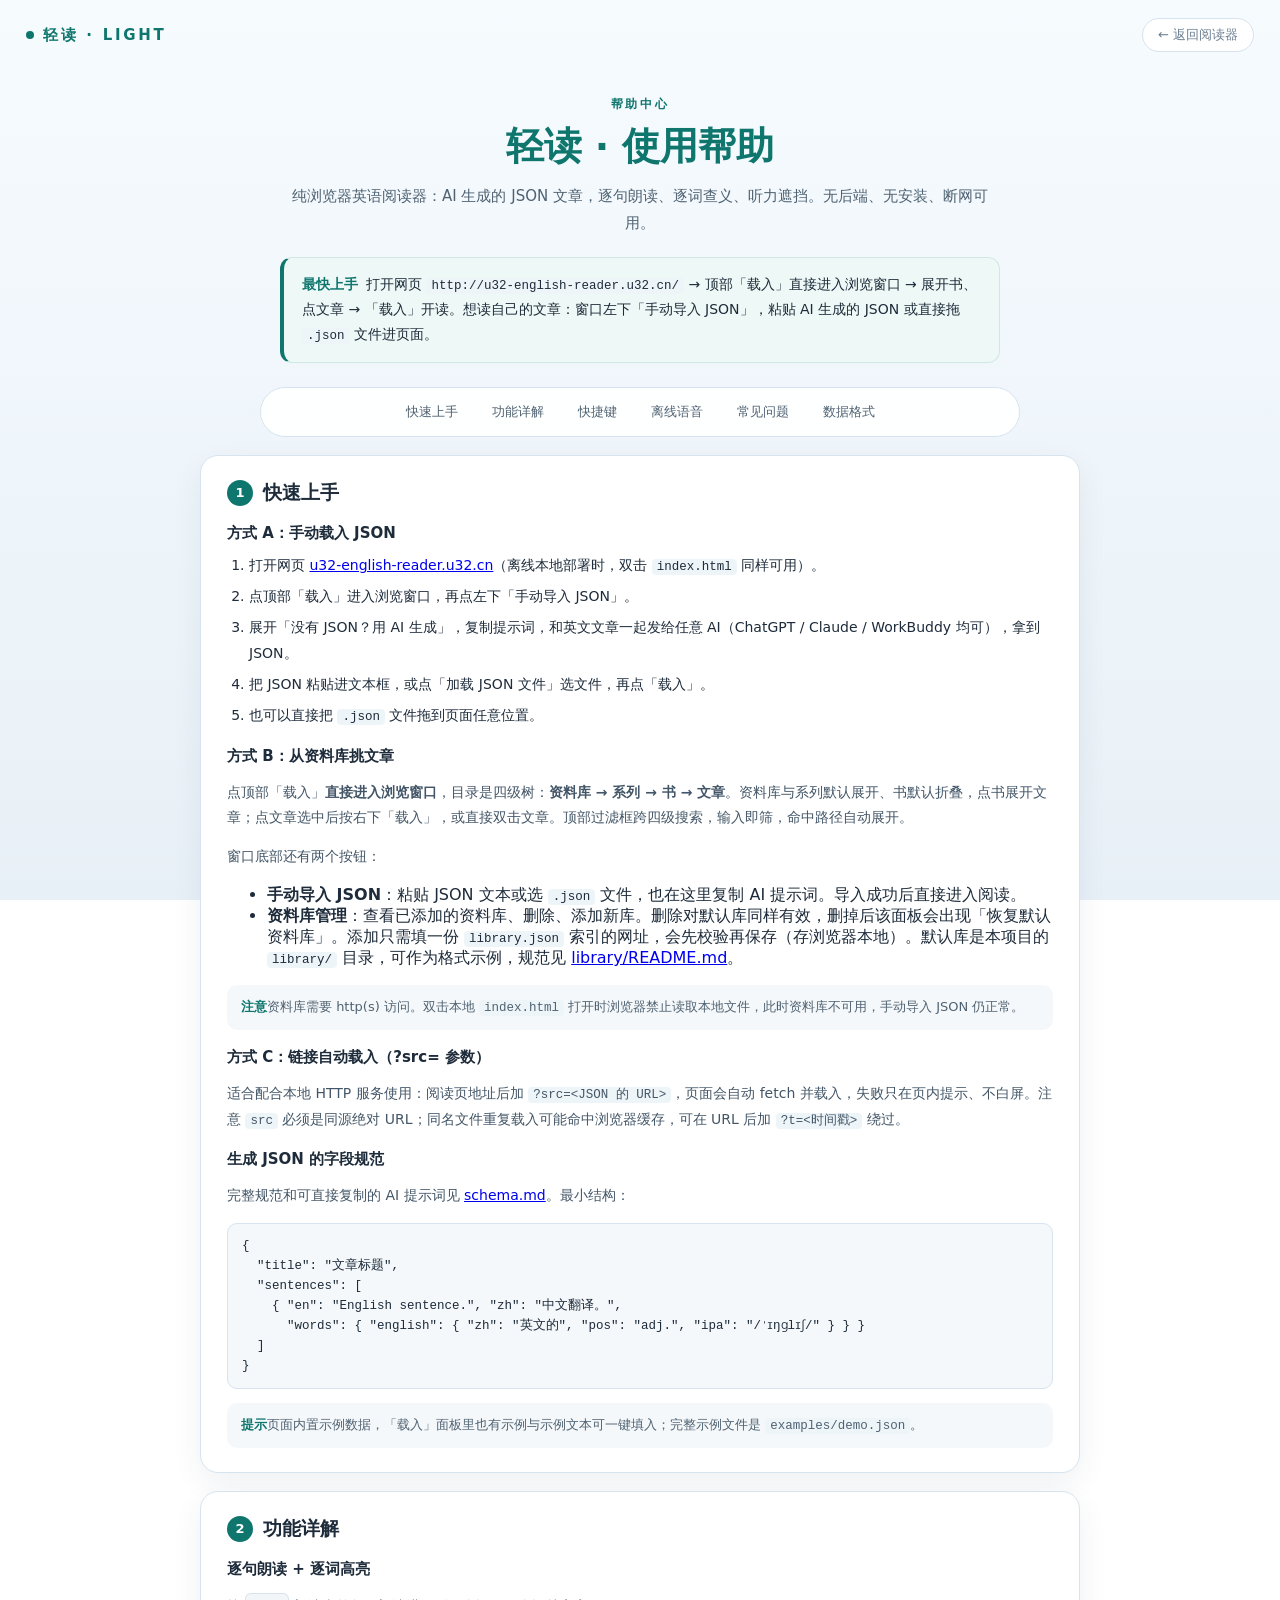
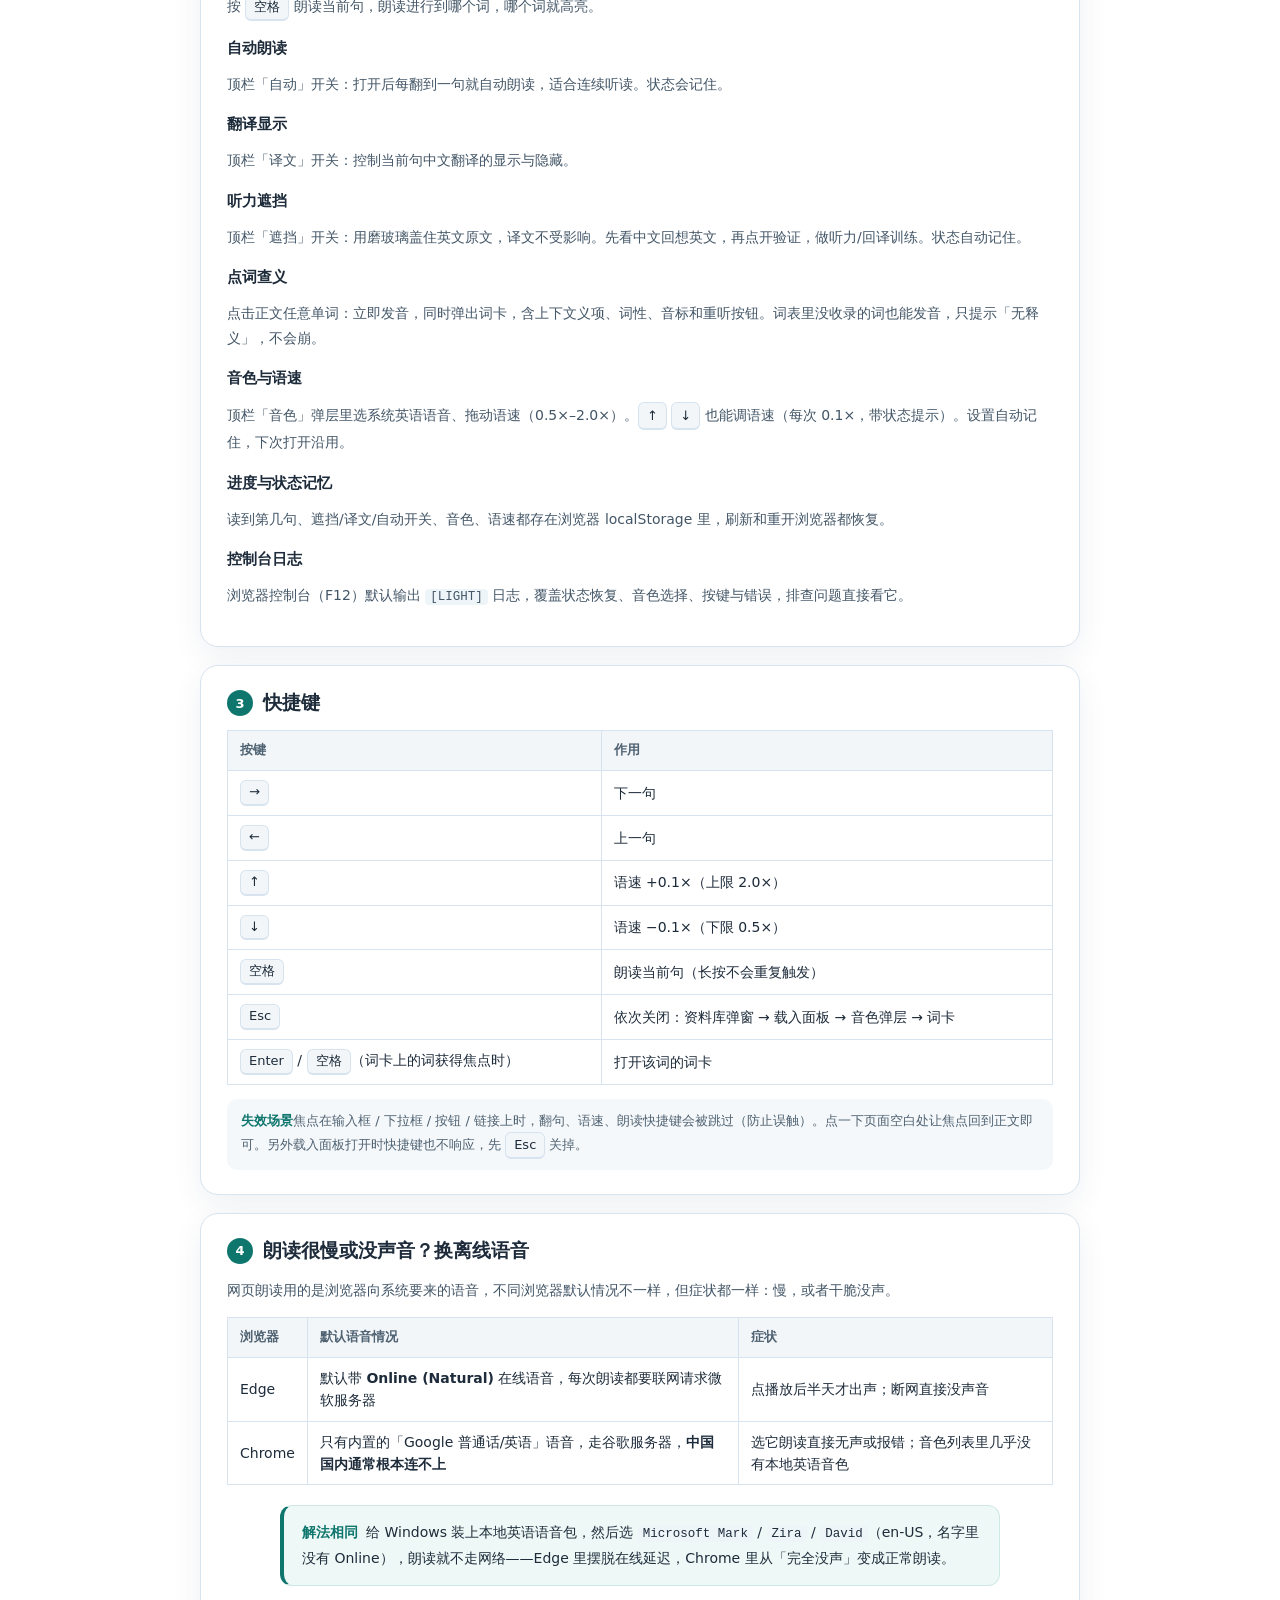
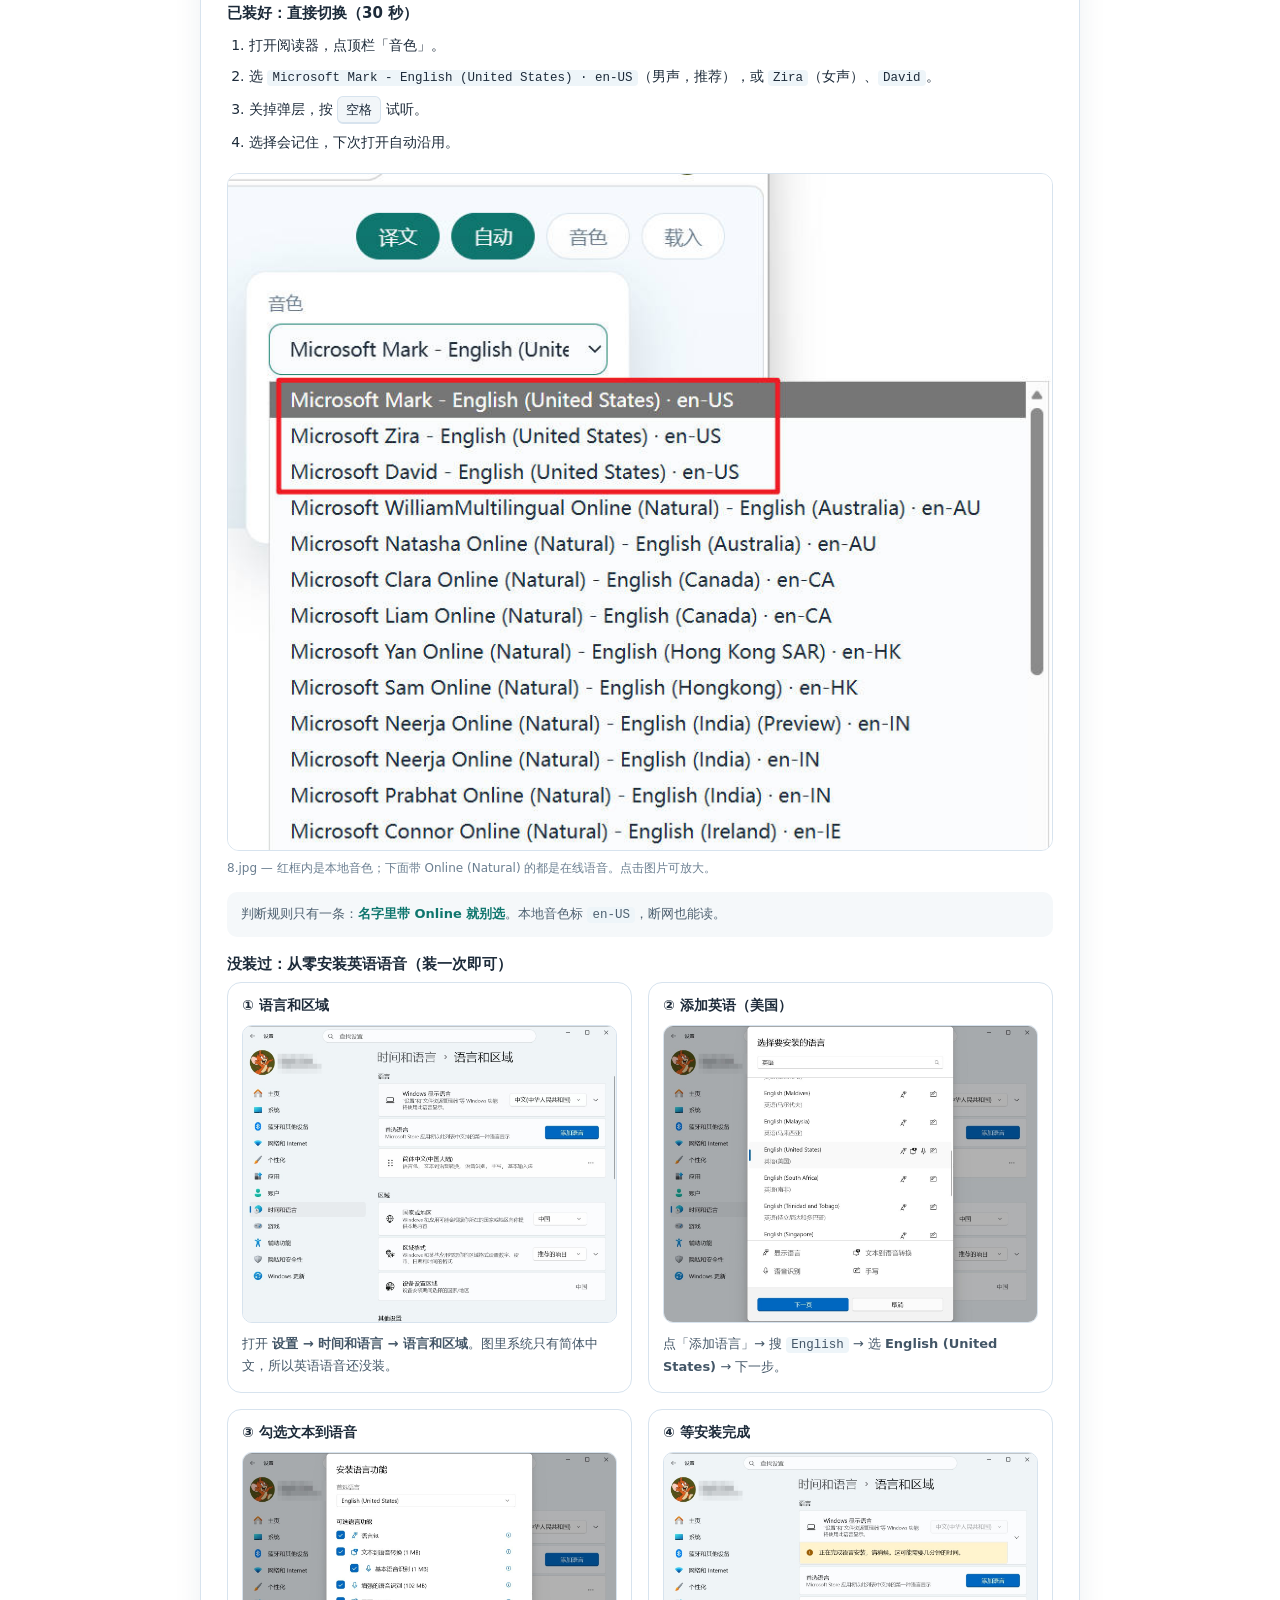
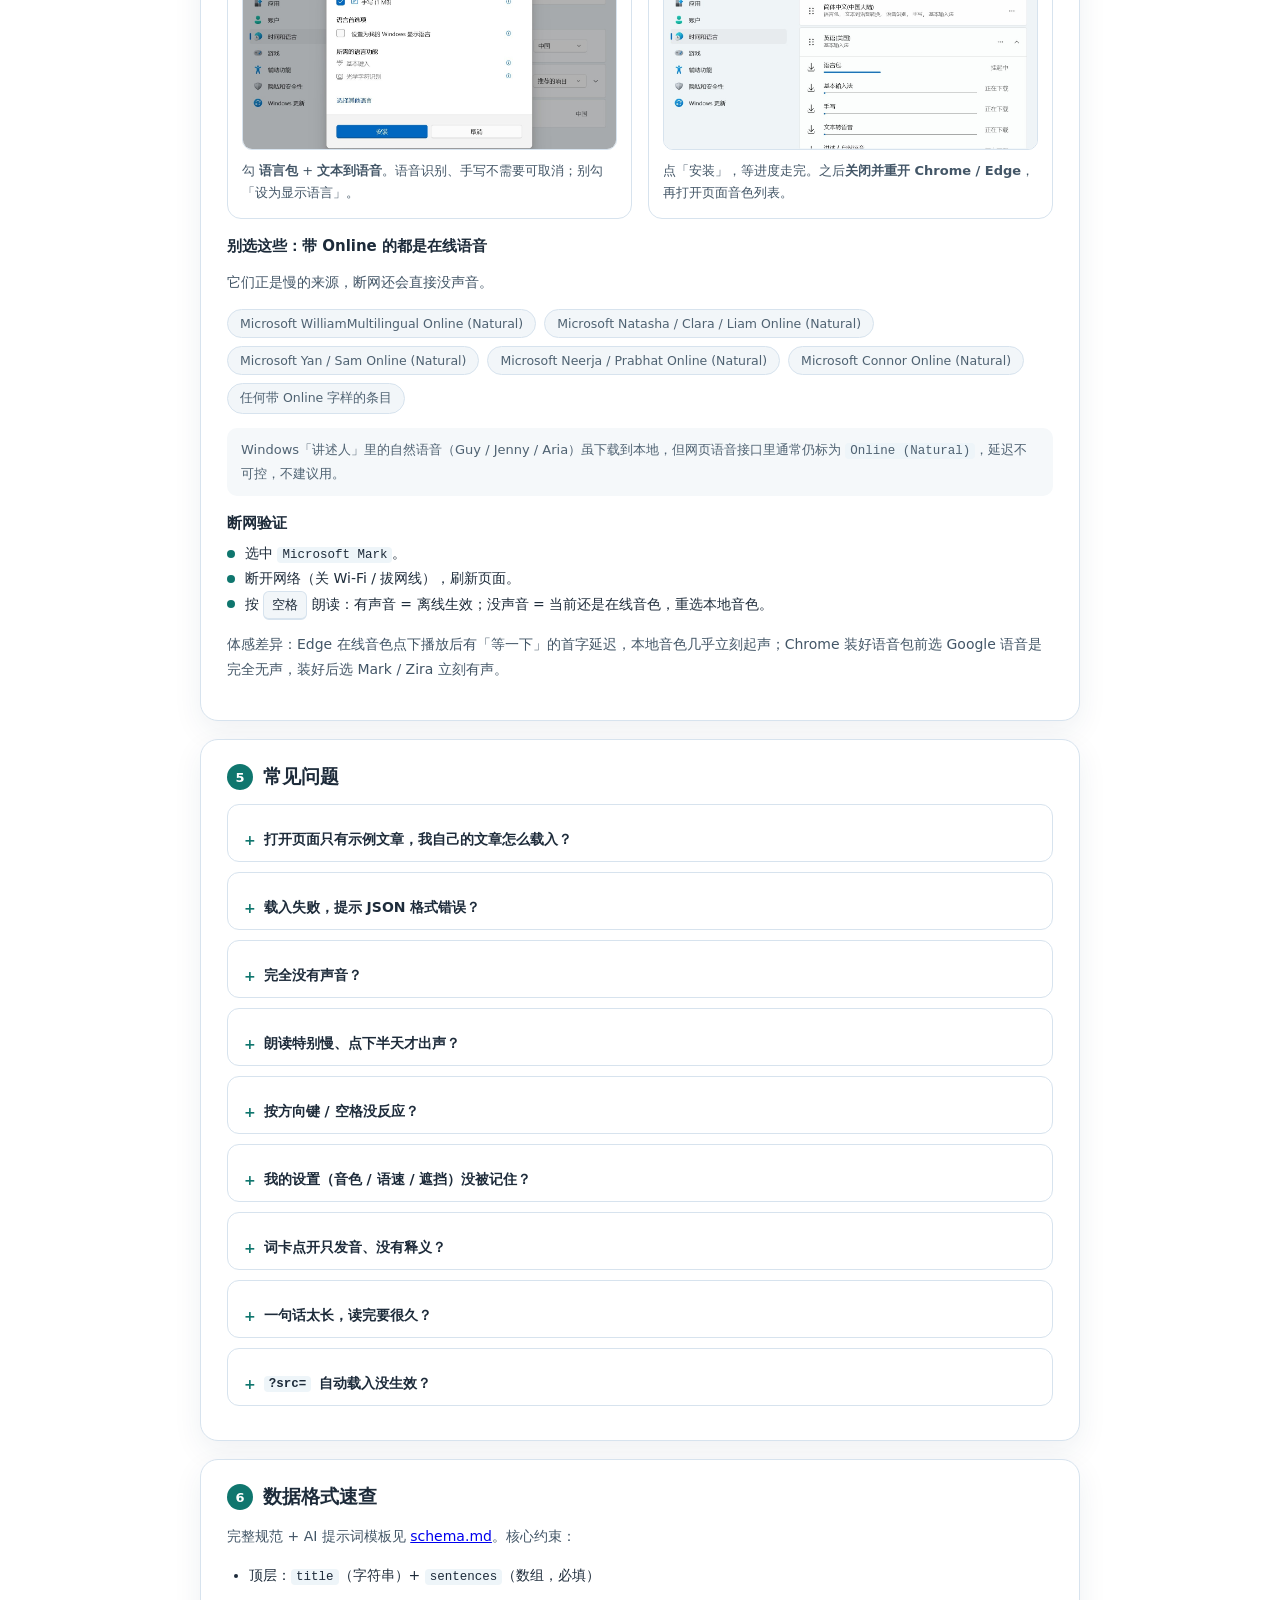
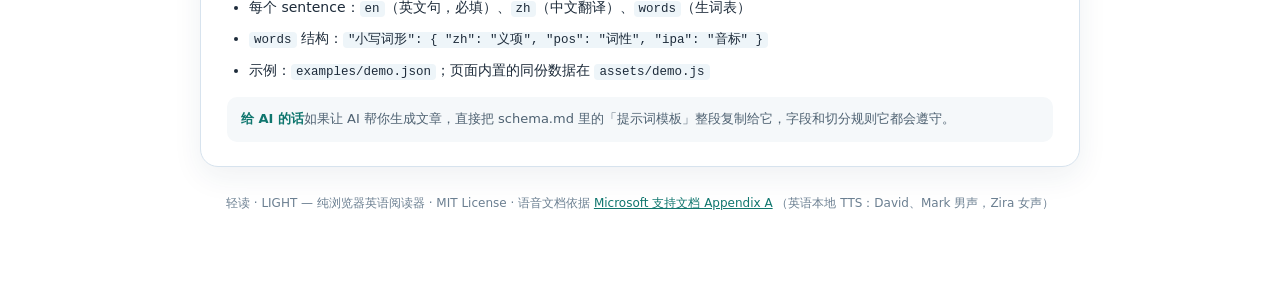
==== commit 5a0d6a31: "feat: 资料库（library.json 索引）与四级浏览窗 - 资料库=一个 library.json 索引网址，三级 series/books/articles，默认库在 library/ -" ====
--- a/help.html
+++ b/help.html
@@ -5,6 +5,10 @@
 <meta name="viewport" content="width=device-width, initial-scale=1">
 <title>帮助中心 · 轻读</title>
 <meta name="description" content="轻读英语阅读器帮助中心：快速上手、功能详解、快捷键、离线语音配置与常见问题。">
+<link rel="icon" href="assets/favicon/favicon.ico" sizes="any">
+<link rel="icon" type="image/png" sizes="32x32" href="assets/favicon/favicon-32.png">
+<link rel="icon" type="image/png" sizes="192x192" href="assets/favicon/favicon-192.png">
+<link rel="apple-touch-icon" href="assets/favicon/apple-touch-icon.png">
 <link rel="stylesheet" href="assets/reader.css?v=20261125d">
 <style>
   .help { width: min(920px, 100%); margin: 0 auto; padding: 8px 20px 56px; }
@@ -130,7 +134,7 @@
     <div class="kicker">帮助中心</div>
     <h1>轻读 · 使用帮助</h1>
     <p class="lead">纯浏览器英语阅读器：AI 生成的 JSON 文章，逐句朗读、逐词查义、听力遮挡。无后端、无安装、断网可用。</p>
-    <div class="answer"><b>最快上手</b>打开网页 <code>http://u32-english-reader.u32.cn/</code> → 顶部「载入」→ 复制 AI 提示词发给任意 AI → 把返回的 JSON 粘贴回来，点「载入」。也可以直接把 <code>.json</code> 文件拖到页面上。</div>
+    <div class="answer"><b>最快上手</b>打开网页 <code>http://u32-english-reader.u32.cn/</code> → 顶部「载入」直接进入浏览窗口 → 展开书、点文章 → 「载入」开读。想读自己的文章：窗口左下「手动导入 JSON」，粘贴 AI 生成的 JSON 或直接拖 <code>.json</code> 文件进页面。</div>
   </section>
 
   <nav class="nav">
@@ -149,13 +153,22 @@
     <h3>方式 A：手动载入 JSON</h3>
     <ol class="steps">
       <li>打开网页 <a href="http://u32-english-reader.u32.cn/" target="_blank" rel="noopener">u32-english-reader.u32.cn</a>（离线本地部署时，双击 <code>index.html</code> 同样可用）。</li>
-      <li>点顶部「载入」，展开「没有 JSON？用 AI 生成」，复制提示词。</li>
-      <li>把提示词和英文文章一起发给任意 AI（ChatGPT / Claude / WorkBuddy 均可），拿到 JSON。</li>
-      <li>回到「载入」面板：粘贴 JSON 文本，或点「加载 JSON 文件」选文件，再点「载入」。</li>
+      <li>点顶部「载入」进入浏览窗口，再点左下「手动导入 JSON」。</li>
+      <li>展开「没有 JSON？用 AI 生成」，复制提示词，和英文文章一起发给任意 AI（ChatGPT / Claude / WorkBuddy 均可），拿到 JSON。</li>
+      <li>把 JSON 粘贴进文本框，或点「加载 JSON 文件」选文件，再点「载入」。</li>
       <li>也可以直接把 <code>.json</code> 文件拖到页面任意位置。</li>
     </ol>
 
-    <h3>方式 B：链接自动载入（?src= 参数）</h3>
+    <h3>方式 B：从资料库挑文章</h3>
+    <p>点顶部「载入」<b>直接进入浏览窗口</b>，目录是四级树：<b>资料库 → 系列 → 书 → 文章</b>。资料库与系列默认展开、书默认折叠，点书展开文章；点文章选中后按右下「载入」，或直接双击文章。顶部过滤框跨四级搜索，输入即筛，命中路径自动展开。</p>
+    <p>窗口底部还有两个按钮：</p>
+    <ul class="steps">
+      <li><b>手动导入 JSON</b>：粘贴 JSON 文本或选 <code>.json</code> 文件，也在这里复制 AI 提示词。导入成功后直接进入阅读。</li>
+      <li><b>资料库管理</b>：查看已添加的资料库、删除、添加新库。删除对默认库同样有效，删掉后该面板会出现「恢复默认资料库」。添加只需填一份 <code>library.json</code> 索引的网址，会先校验再保存（存浏览器本地）。默认库是本项目的 <code>library/</code> 目录，可作为格式示例，规范见 <a href="library/README.md">library/README.md</a>。</li>
+    </ul>
+    <div class="tip"><b>注意</b>资料库需要 http(s) 访问。双击本地 <code>index.html</code> 打开时浏览器禁止读取本地文件，此时资料库不可用，手动导入 JSON 仍正常。</div>
+
+    <h3>方式 C：链接自动载入（?src= 参数）</h3>
     <p>适合配合本地 HTTP 服务使用：阅读页地址后加 <code>?src=&lt;JSON 的 URL&gt;</code>，页面会自动 fetch 并载入，失败只在页内提示、不白屏。注意 <code>src</code> 必须是同源绝对 URL；同名文件重复载入可能命中浏览器缓存，可在 URL 后加 <code>?t=&lt;时间戳&gt;</code> 绕过。</p>
 
     <h3>生成 JSON 的字段规范</h3>
@@ -209,7 +222,7 @@
       <tr><td><kbd>↑</kbd></td><td>语速 +0.1×（上限 2.0×）</td></tr>
       <tr><td><kbd>↓</kbd></td><td>语速 −0.1×（下限 0.5×）</td></tr>
       <tr><td><kbd>空格</kbd></td><td>朗读当前句（长按不会重复触发）</td></tr>
-      <tr><td><kbd>Esc</kbd></td><td>依次关闭：载入面板 → 音色弹层 → 词卡</td></tr>
+      <tr><td><kbd>Esc</kbd></td><td>依次关闭：资料库弹窗 → 载入面板 → 音色弹层 → 词卡</td></tr>
       <tr><td><kbd>Enter</kbd> / <kbd>空格</kbd>（词卡上的词获得焦点时）</td><td>打开该词的词卡</td></tr>
     </table>
     <div class="tip"><b>失效场景</b>焦点在输入框 / 下拉框 / 按钮 / 链接上时，翻句、语速、朗读快捷键会被跳过（防止误触）。点一下页面空白处让焦点回到正文即可。另外载入面板打开时快捷键也不响应，先 <kbd>Esc</kbd> 关掉。</div>
--- a/assets/reader.css
+++ b/assets/reader.css
@@ -455,6 +455,164 @@
 .fold[open] summary::before { content: "▾ "; }
 .fold-body { margin-top: 10px; }
 
+/* ---------- 资料库 ---------- */
+.lib-list { display: flex; flex-direction: column; gap: 6px; }
+.lib-row {
+  display: flex;
+  align-items: center;
+  gap: 10px;
+  border: 1px solid #e6eef4;
+  border-radius: 11px;
+  padding: 8px 10px;
+  background: #fafcfd;
+}
+.lib-row-main { min-width: 0; flex: 1; display: flex; flex-direction: column; gap: 2px; }
+.lib-name { font-size: 13.5px; font-weight: 600; color: var(--ink); }
+.lib-url {
+  font-family: var(--font-mono);
+  font-size: 11.5px;
+  color: var(--muted);
+  white-space: nowrap;
+  overflow: hidden;
+  text-overflow: ellipsis;
+}
+.lib-url.bad { color: #b4453f; }
+.lib-row-acts { display: flex; align-items: center; gap: 6px; flex: none; }
+.lib-row-acts button {
+  border: 1px solid var(--line);
+  background: #fff;
+  border-radius: 999px;
+  font-size: 12px;
+  padding: 4px 12px;
+  color: var(--muted);
+  transition: border-color .18s, color .18s;
+}
+.lib-row-acts .lib-open { color: var(--accent); }
+.lib-row-acts button:hover { border-color: var(--accent); color: var(--accent); }
+.lib-row-acts .lib-del { color: #b4453f; border-color: #eed9d7; }
+.lib-row-acts .lib-del:hover { border-color: #d16a63; color: #b4453f; background: #fdf4f3; }
+
+.lib-add { display: flex; flex-direction: column; gap: 8px; margin-top: 10px; }
+.lib-add[hidden] { display: none; }
+.lib-add input {
+  width: 100%;
+  font: inherit;
+  font-size: 13px;
+  color: var(--ink);
+  background: #fafcfd;
+  border: 1px solid #e1eaf1;
+  border-radius: 10px;
+  padding: 9px 12px;
+  font-family: var(--font-mono);
+}
+.lib-add input:focus { outline: none; border-color: var(--accent); background: #fff; }
+.lib-add-foot { display: flex; justify-content: flex-end; gap: 8px; }
+
+.lib-card {
+  width: min(1120px, 100%);
+  max-height: 88vh;
+}
+.lib-card .modal-head { padding: 13px 18px 11px; }
+.lib-card .modal-head h2 { font-size: 16px; }
+.lib-title h2 { font-size: 16px; margin: 0; font-weight: 600; }
+.lib-title p {
+  margin: 3px 0 0;
+  font-size: 12px;
+  color: var(--muted);
+  max-width: 420px;
+  overflow: hidden;
+  text-overflow: ellipsis;
+  white-space: nowrap;
+}
+.lib-filter { padding: 8px 14px 7px; border-bottom: 1px solid #eef3f7; }
+.lib-filter input {
+  width: 100%;
+  font: inherit;
+  font-size: 13px;
+  color: var(--ink);
+  background: #f7fafc;
+  border: 1px solid #e1eaf1;
+  border-radius: 9px;
+  padding: 6px 11px;
+}
+.lib-filter input:focus { outline: none; border-color: var(--accent); background: #fff; }
+.lib-tree {
+  flex: 1 1 auto;
+  overflow: auto;
+  padding: 4px 6px 8px;
+  min-height: 120px;
+  max-height: calc(88vh - 168px);
+}
+.lib-item {
+  display: flex;
+  align-items: center;
+  gap: 7px;
+  width: 100%;
+  text-align: left;
+  background: transparent;
+  border: none;
+  border-radius: 8px;
+  padding: 4px 10px;
+  color: var(--ink);
+  font-size: 13px;
+  line-height: 1.45;
+  transition: background-color .14s, color .14s;
+}
+.lib-item:hover { background: #f0f7f9; }
+.lib-lib { padding-left: 8px; font-weight: 600; }
+.lib-series { padding-left: 24px; font-weight: 600; color: #2f4353; }
+.lib-book { padding-left: 42px; color: #3d5060; }
+.lib-article { padding-left: 60px; }
+.lib-state { flex: none; font-size: 10.5px; color: var(--muted); }
+.lib-state.bad { color: #b4453f; }
+.lib-caret { color: var(--accent); font-size: 10px; width: 10px; flex: none; }
+.lib-dot { width: 5px; height: 5px; border-radius: 50%; background: #b9cad6; flex: none; margin: 0 2px 0 3px; }
+.lib-label { flex: 1; min-width: 0; overflow: hidden; text-overflow: ellipsis; white-space: nowrap; }
+.lib-count { font-size: 11px; color: var(--muted); font-variant-numeric: tabular-nums; flex: none; }
+.lib-level {
+  flex: none;
+  font-size: 10.5px;
+  letter-spacing: .04em;
+  color: var(--accent);
+  background: #eef8f6;
+  border-radius: 4px;
+  padding: 1px 5px;
+}
+.lib-article.selected { background: #e2f4f1; color: var(--accent-dark); font-weight: 600; }
+.lib-article.selected .lib-dot { background: var(--accent); }
+.lib-empty { margin: 0; padding: 26px 16px; text-align: center; font-size: 13px; color: var(--muted); }
+.lib-foot {
+  display: flex;
+  align-items: center;
+  justify-content: space-between;
+  gap: 10px;
+  padding: 8px 14px;
+  border-top: 1px solid #eef3f7;
+  font-size: 12px;
+  color: var(--muted);
+}
+.lib-foot-left {
+  display: flex;
+  align-items: center;
+  gap: 8px;
+  min-width: 0;
+  flex: 1 1 auto;
+}
+.lib-foot-left > button { flex: none; white-space: nowrap; }
+.lib-foot-left #lib-meta {
+  min-width: 0;
+  flex: 0 1 auto;
+  overflow: hidden;
+  text-overflow: ellipsis;
+  white-space: nowrap;
+}
+.lib-foot > .primary { flex: none; white-space: nowrap; }
+.ghost.tiny { padding: 5px 12px; font-size: 12px; }
+.modal-sub { z-index: 84; }
+.manage-card { width: min(660px, 100%); }
+.lib-foot .primary[disabled] { opacity: .45; cursor: default; }
+.lib-foot .primary[disabled]:hover { background: var(--accent); }
+
 /* ---------- 提示 ---------- */
 .toast {
   position: fixed;
@@ -491,4 +649,13 @@
   .modal-card { max-height: 92vh; border-radius: 18px 18px 0 0; }
   .modal-head { padding: 16px 18px 12px; }
   .modal-body { padding: 16px 18px 24px; }
-}
+  .lib-card { max-height: 92vh; }
+  .lib-tree { max-height: calc(92vh - 168px); }
+  .lib-filter { padding: 10px 16px 8px; }
+  .lib-tree { padding: 6px 6px 10px; }
+  .lib-foot { padding: 10px 16px; }
+  .lib-series { padding-left: 24px; }
+  .lib-book { padding-left: 42px; }
+  .lib-article { padding-left: 60px; }
+  .lib-row { padding: 9px 10px; }
+}
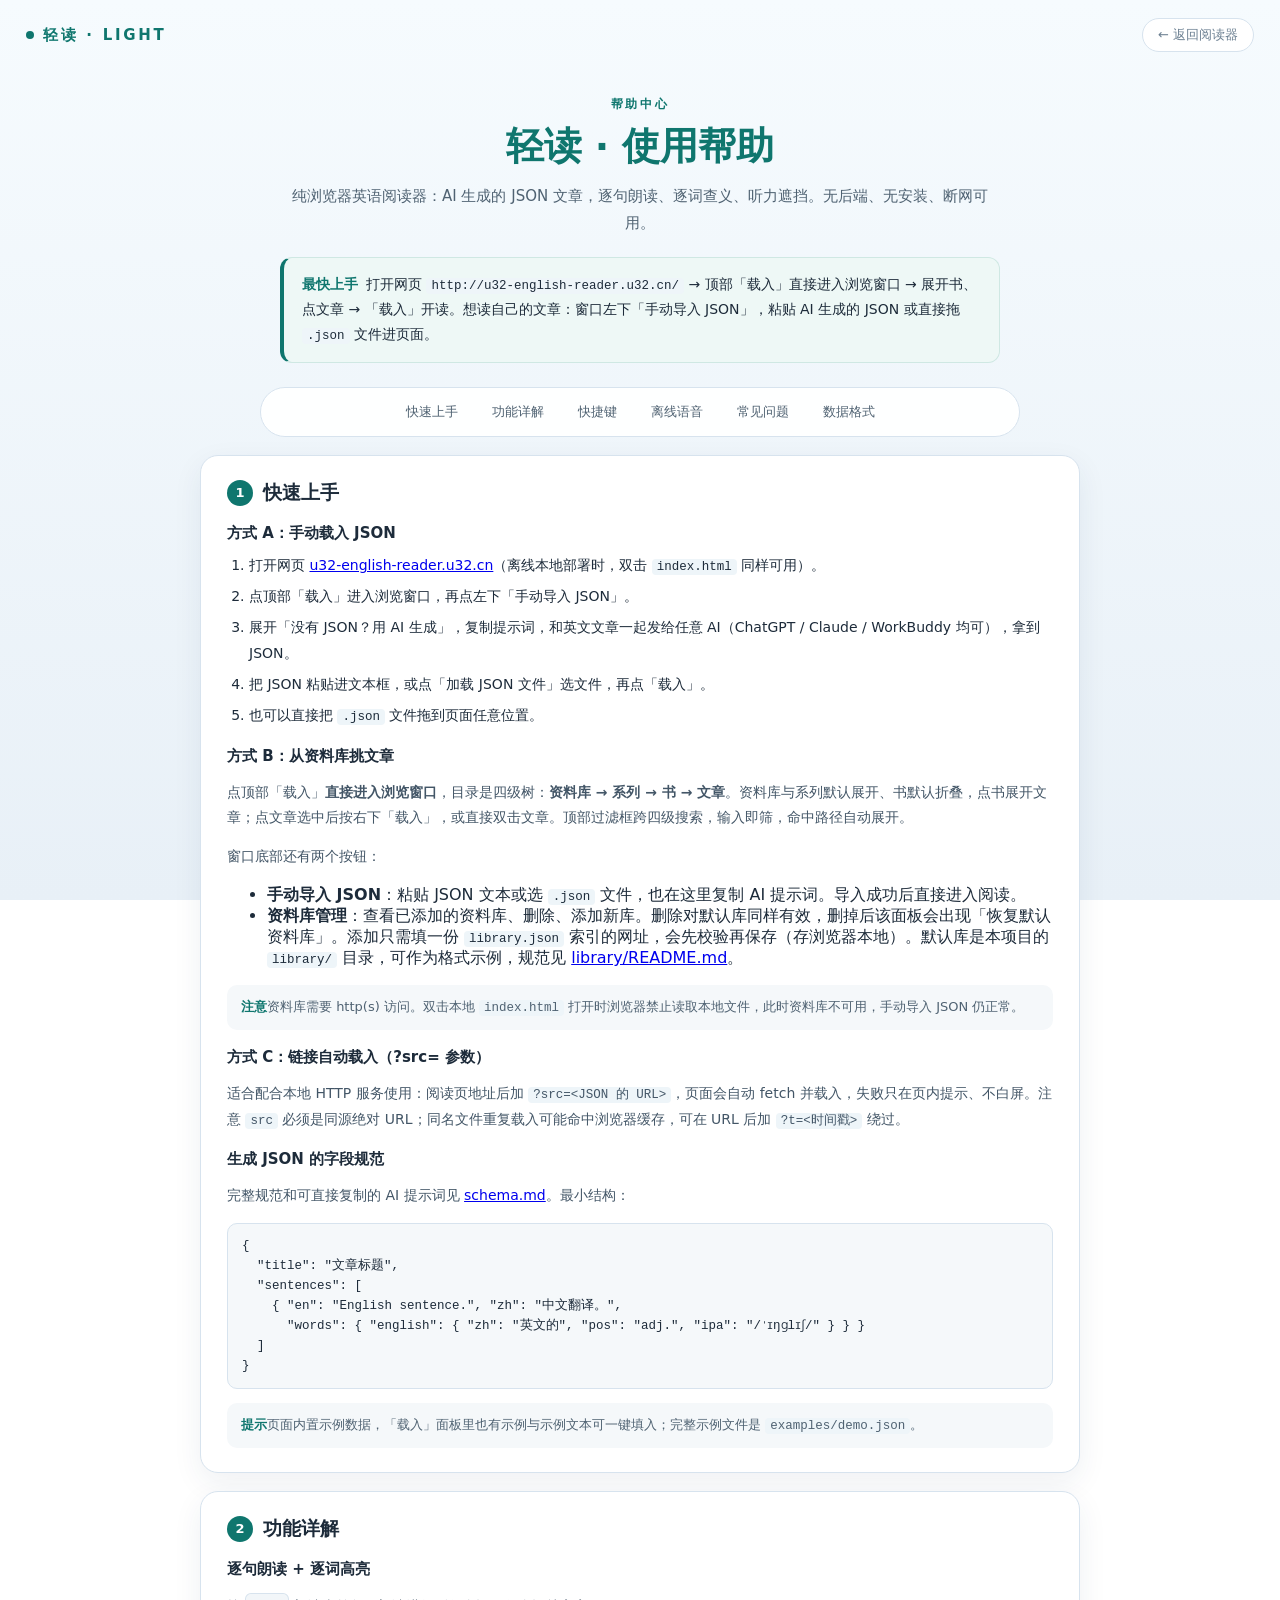
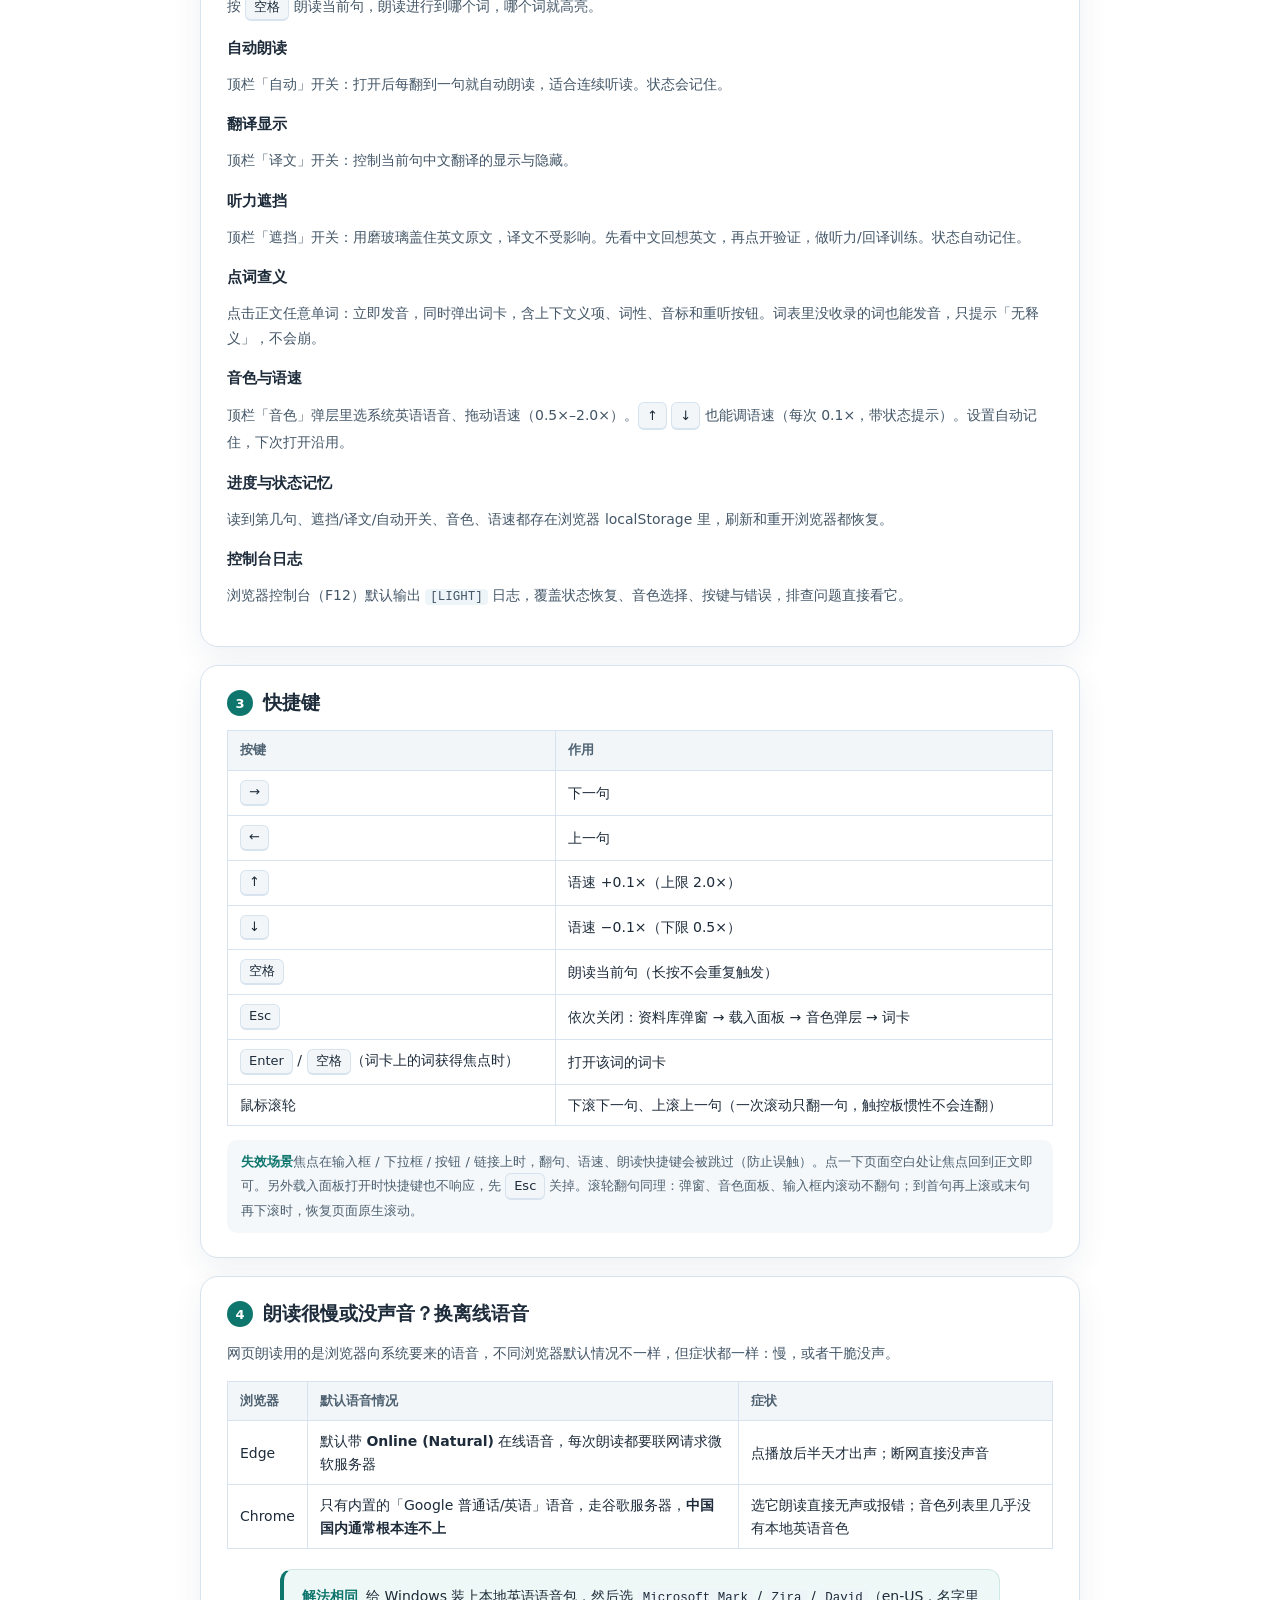
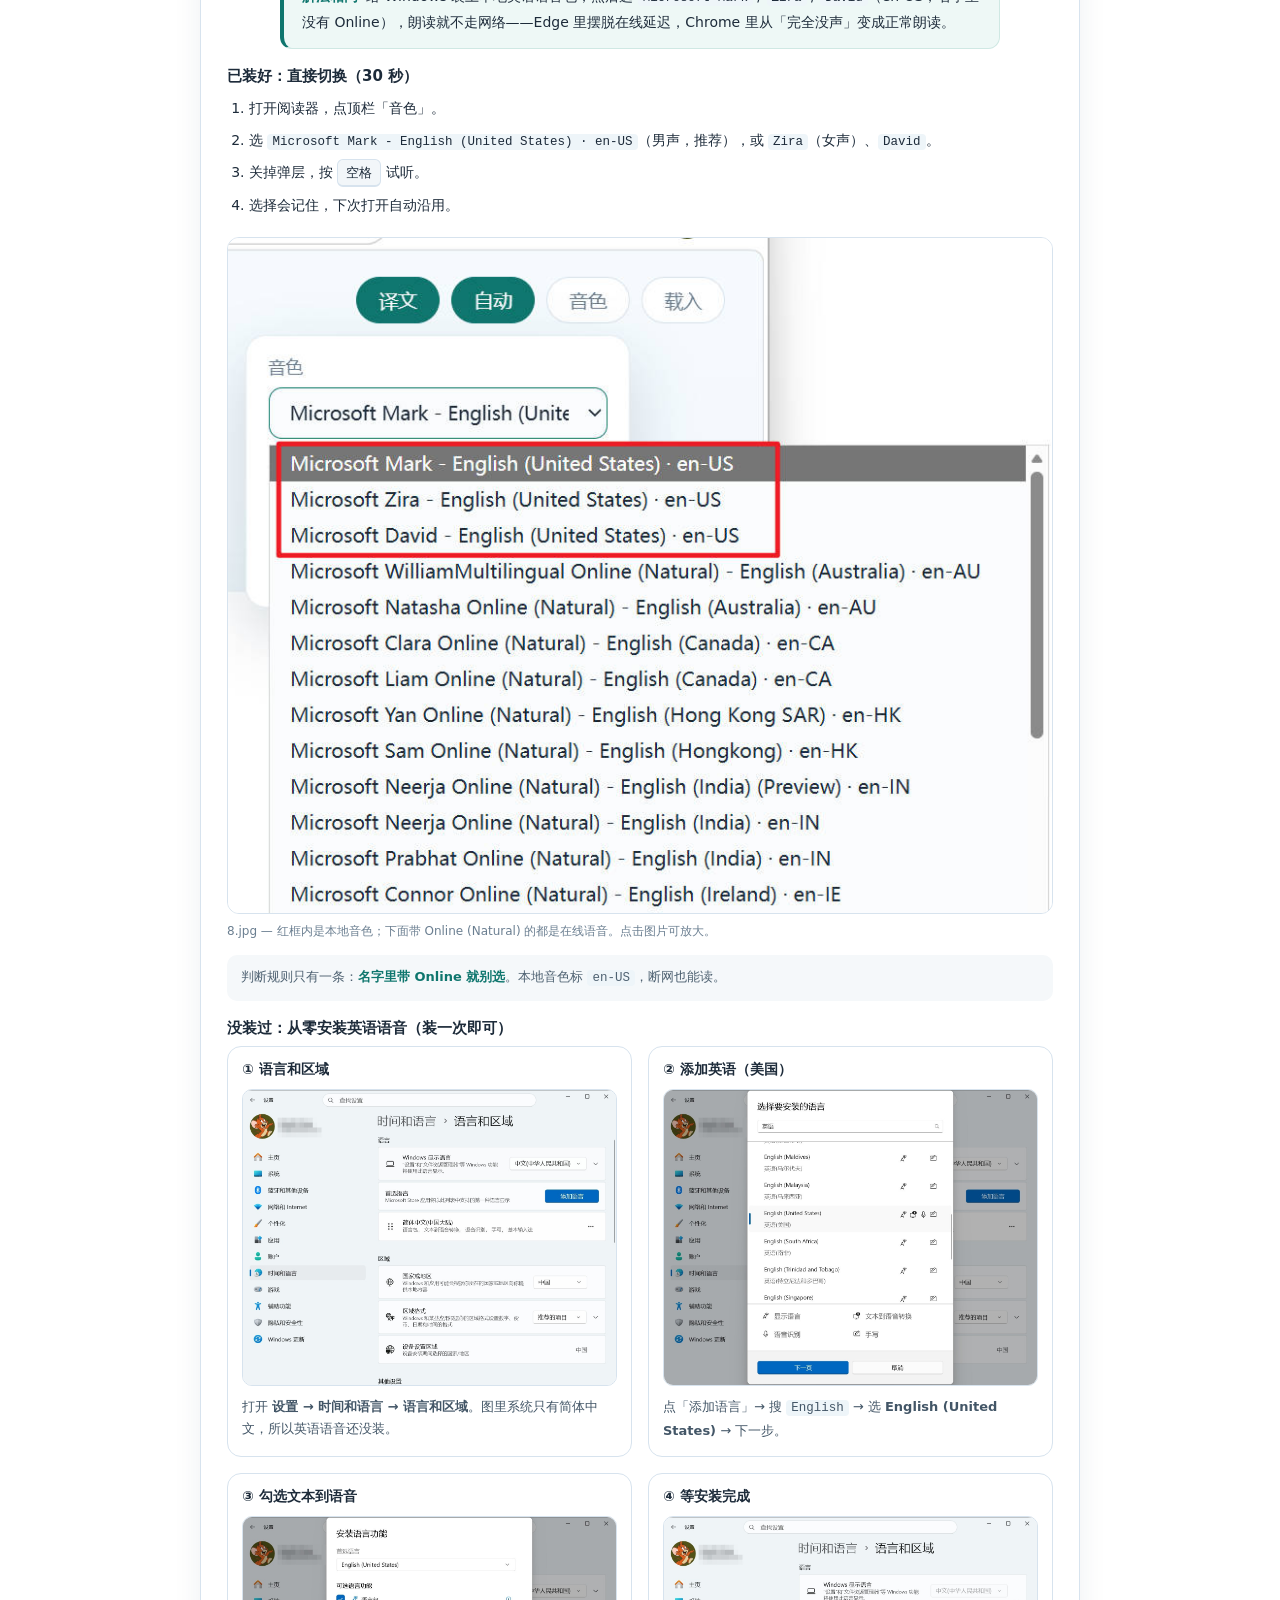
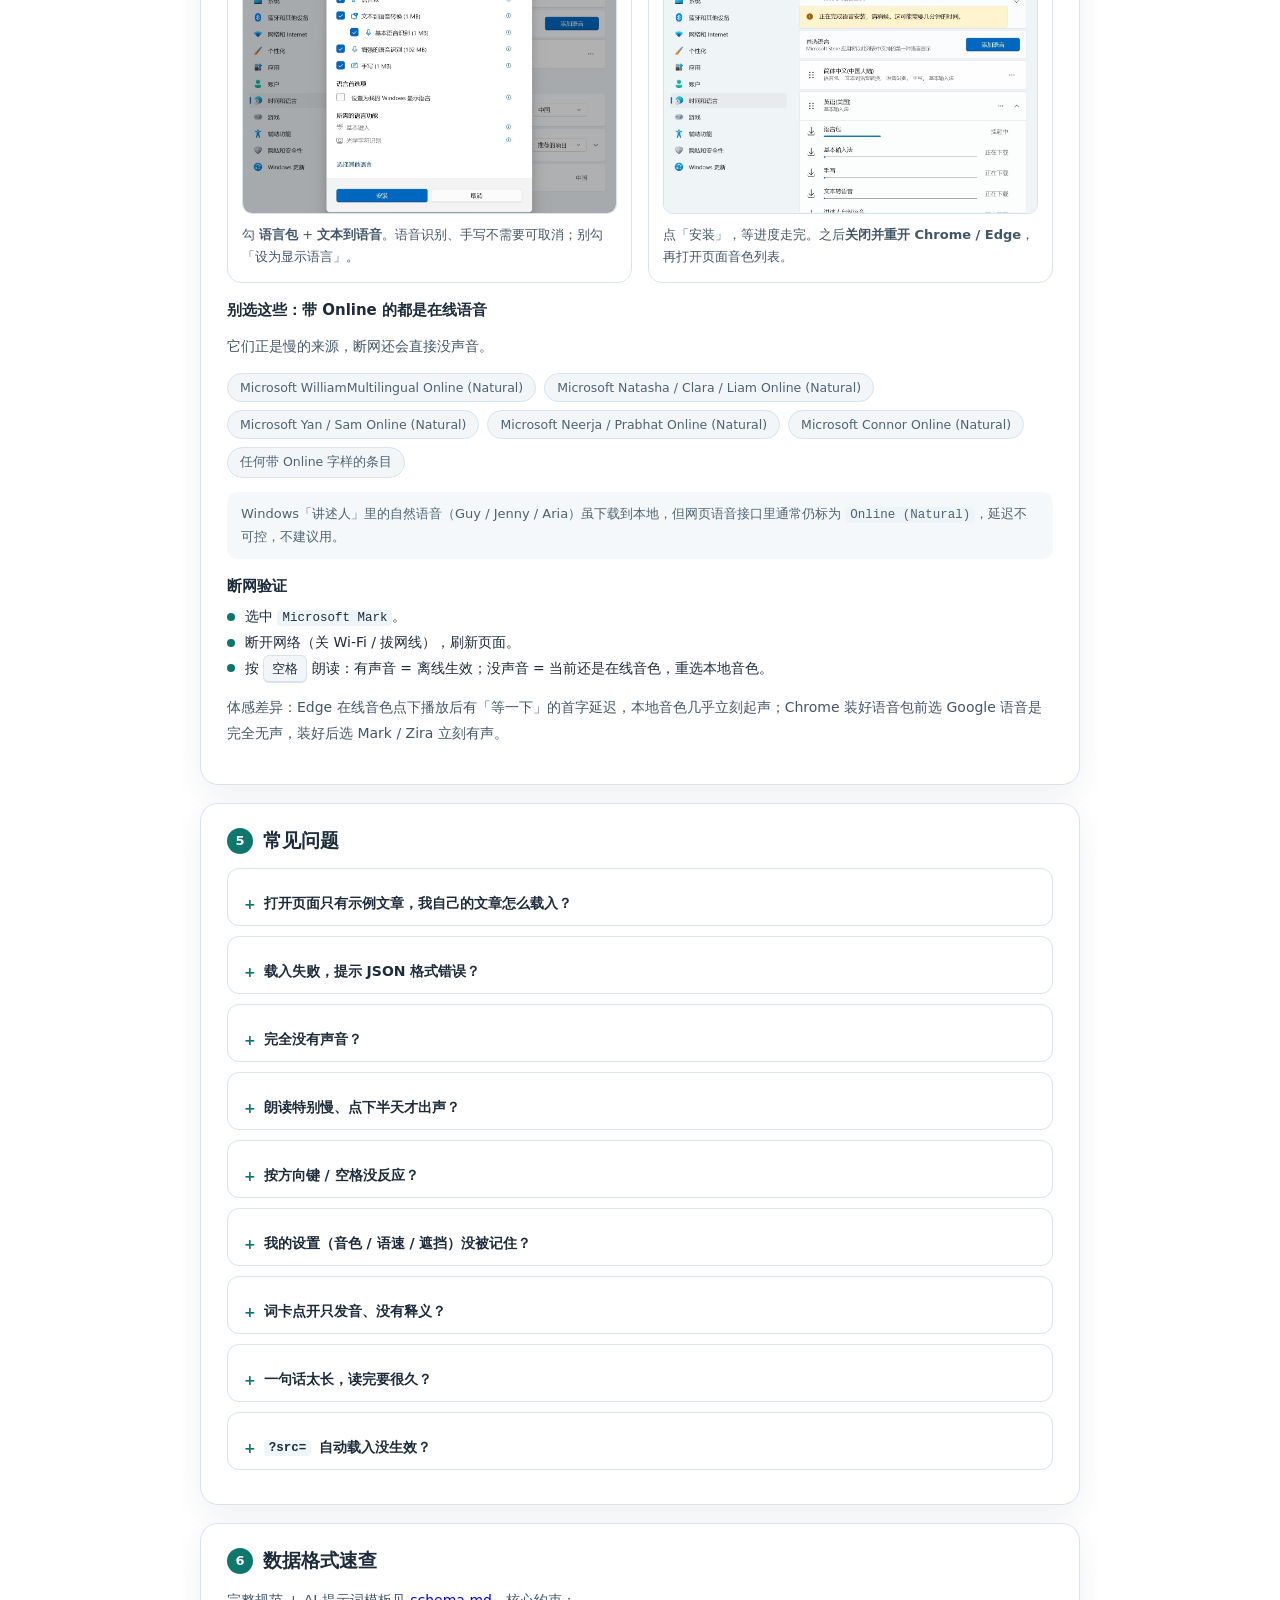
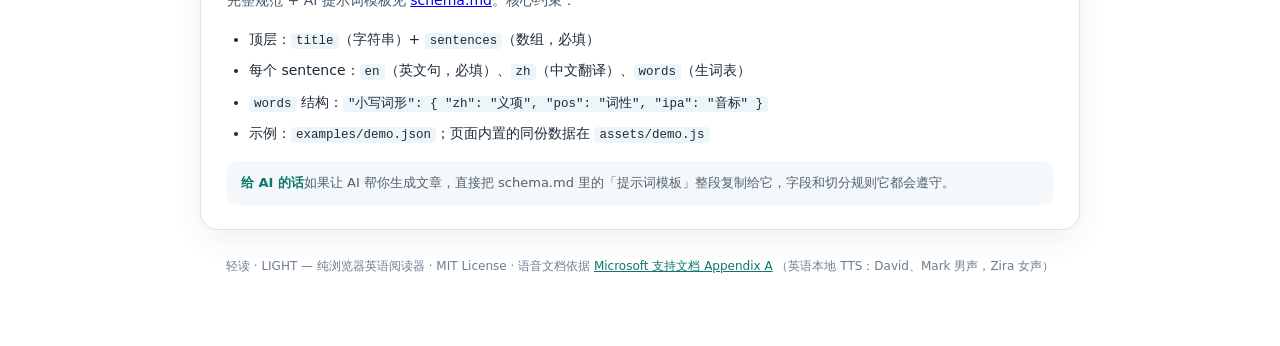
==== commit bef68e72: "feat: 鼠标滚轮翻句 + 内置西游记官方资料库入口" ====
--- a/help.html
+++ b/help.html
@@ -224,8 +224,9 @@
       <tr><td><kbd>空格</kbd></td><td>朗读当前句（长按不会重复触发）</td></tr>
       <tr><td><kbd>Esc</kbd></td><td>依次关闭：资料库弹窗 → 载入面板 → 音色弹层 → 词卡</td></tr>
       <tr><td><kbd>Enter</kbd> / <kbd>空格</kbd>（词卡上的词获得焦点时）</td><td>打开该词的词卡</td></tr>
+      <tr><td>鼠标滚轮</td><td>下滚下一句、上滚上一句（一次滚动只翻一句，触控板惯性不会连翻）</td></tr>
     </table>
-    <div class="tip"><b>失效场景</b>焦点在输入框 / 下拉框 / 按钮 / 链接上时，翻句、语速、朗读快捷键会被跳过（防止误触）。点一下页面空白处让焦点回到正文即可。另外载入面板打开时快捷键也不响应，先 <kbd>Esc</kbd> 关掉。</div>
+    <div class="tip"><b>失效场景</b>焦点在输入框 / 下拉框 / 按钮 / 链接上时，翻句、语速、朗读快捷键会被跳过（防止误触）。点一下页面空白处让焦点回到正文即可。另外载入面板打开时快捷键也不响应，先 <kbd>Esc</kbd> 关掉。滚轮翻句同理：弹窗、音色面板、输入框内滚动不翻句；到首句再上滚或末句再下滚时，恢复页面原生滚动。</div>
   </section>
 
   <!-- ===================== 离线语音 ===================== -->
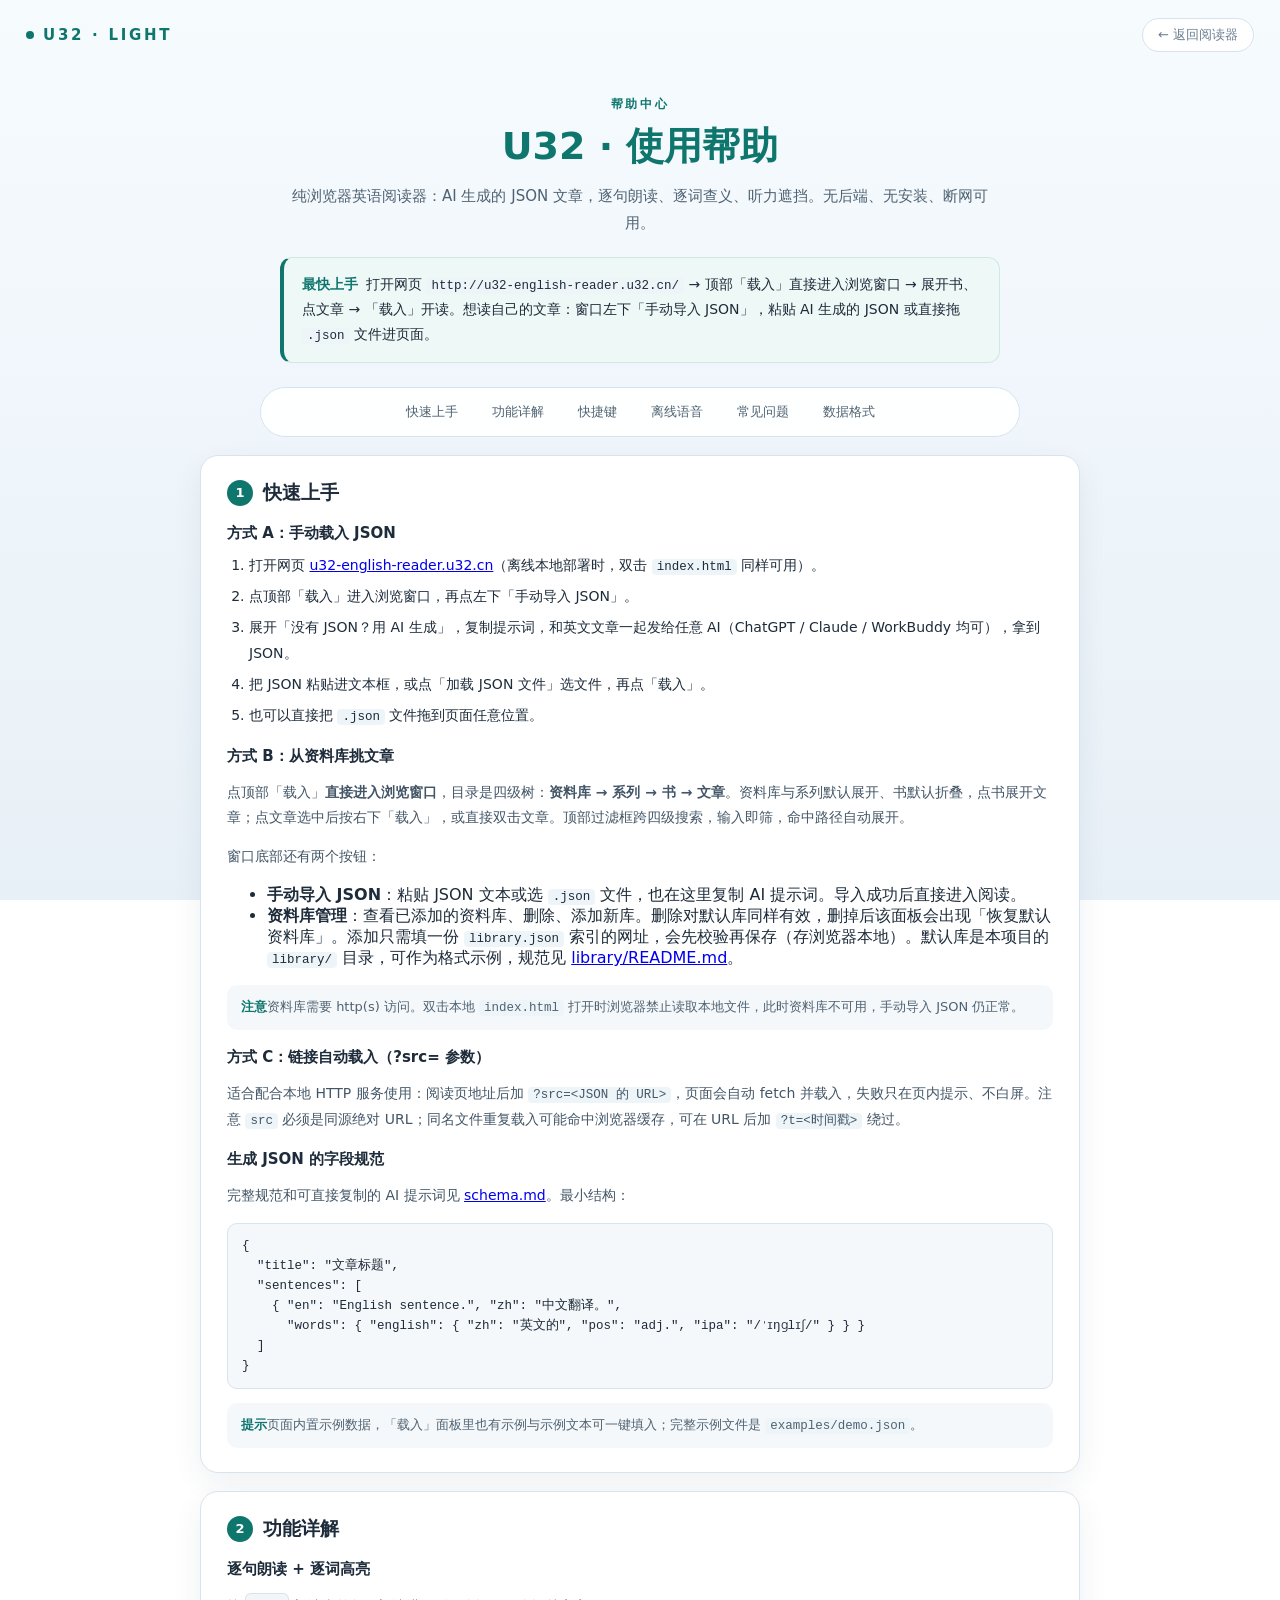
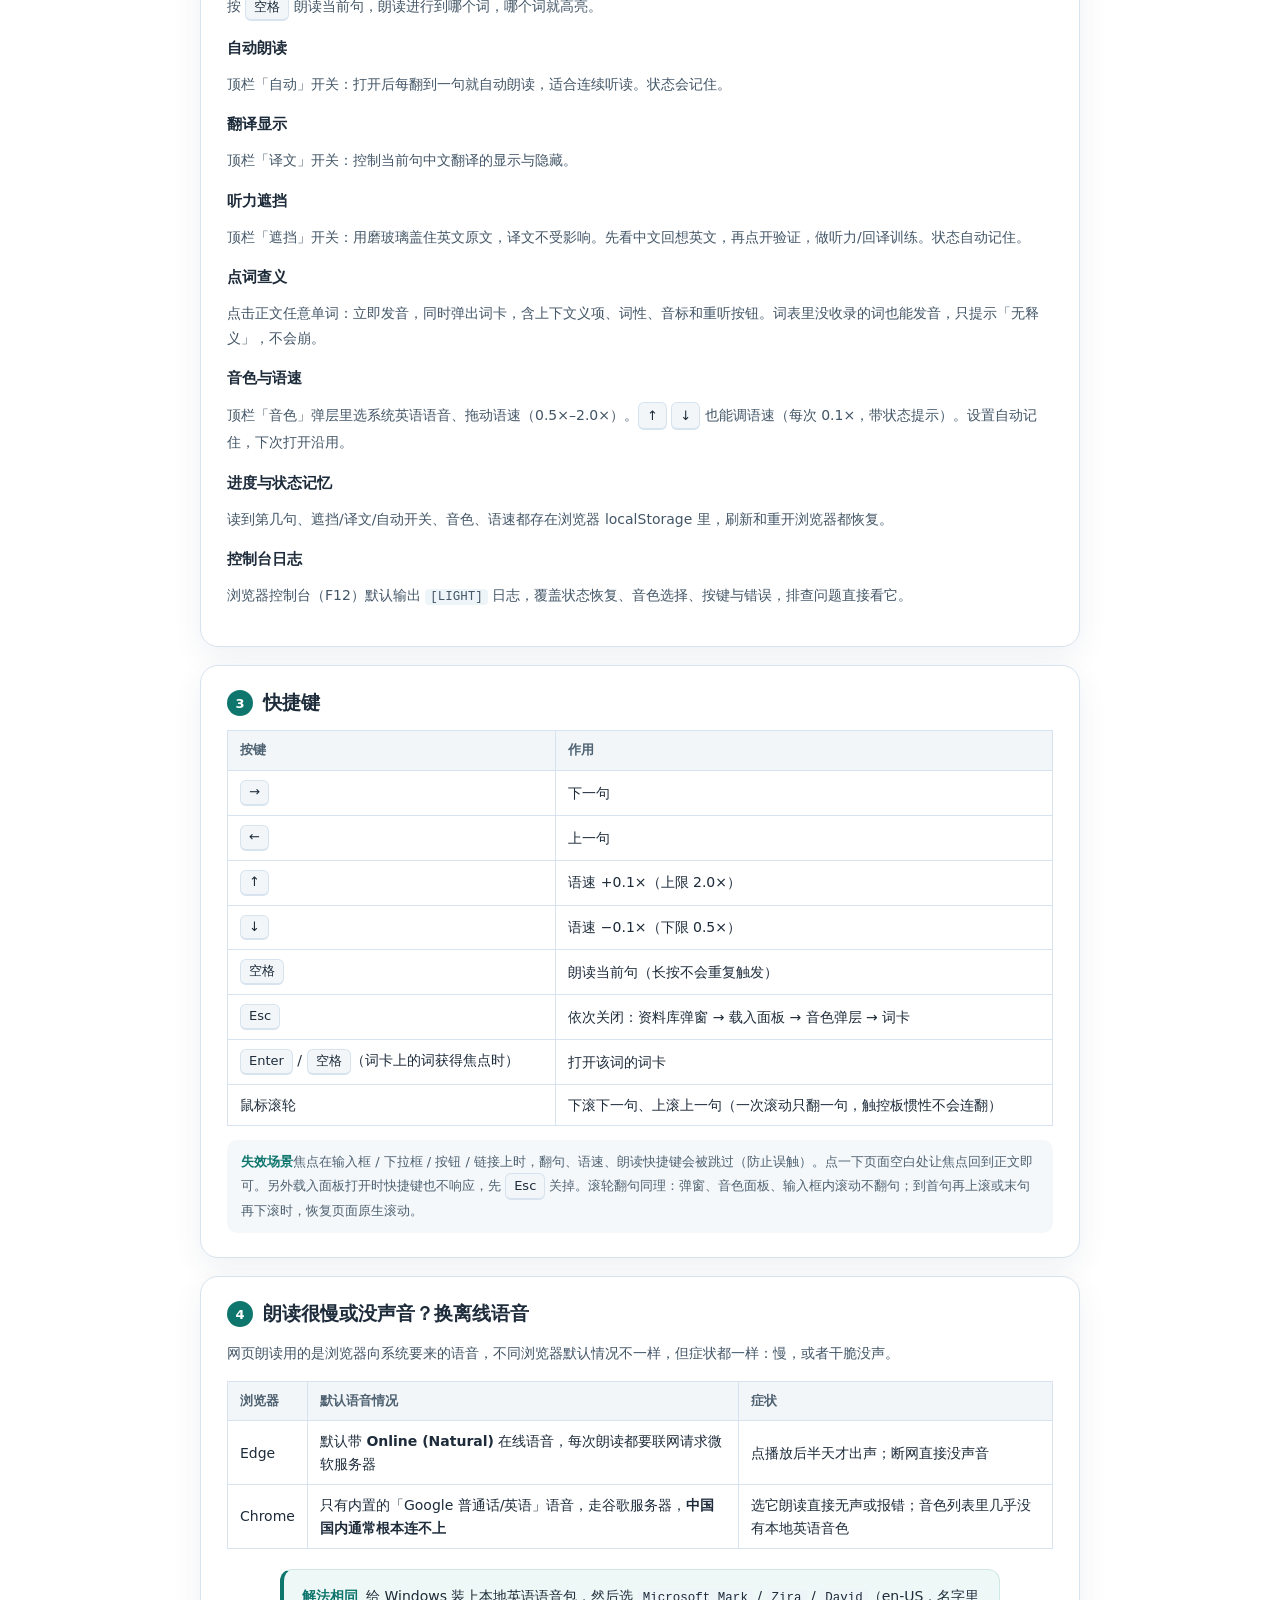
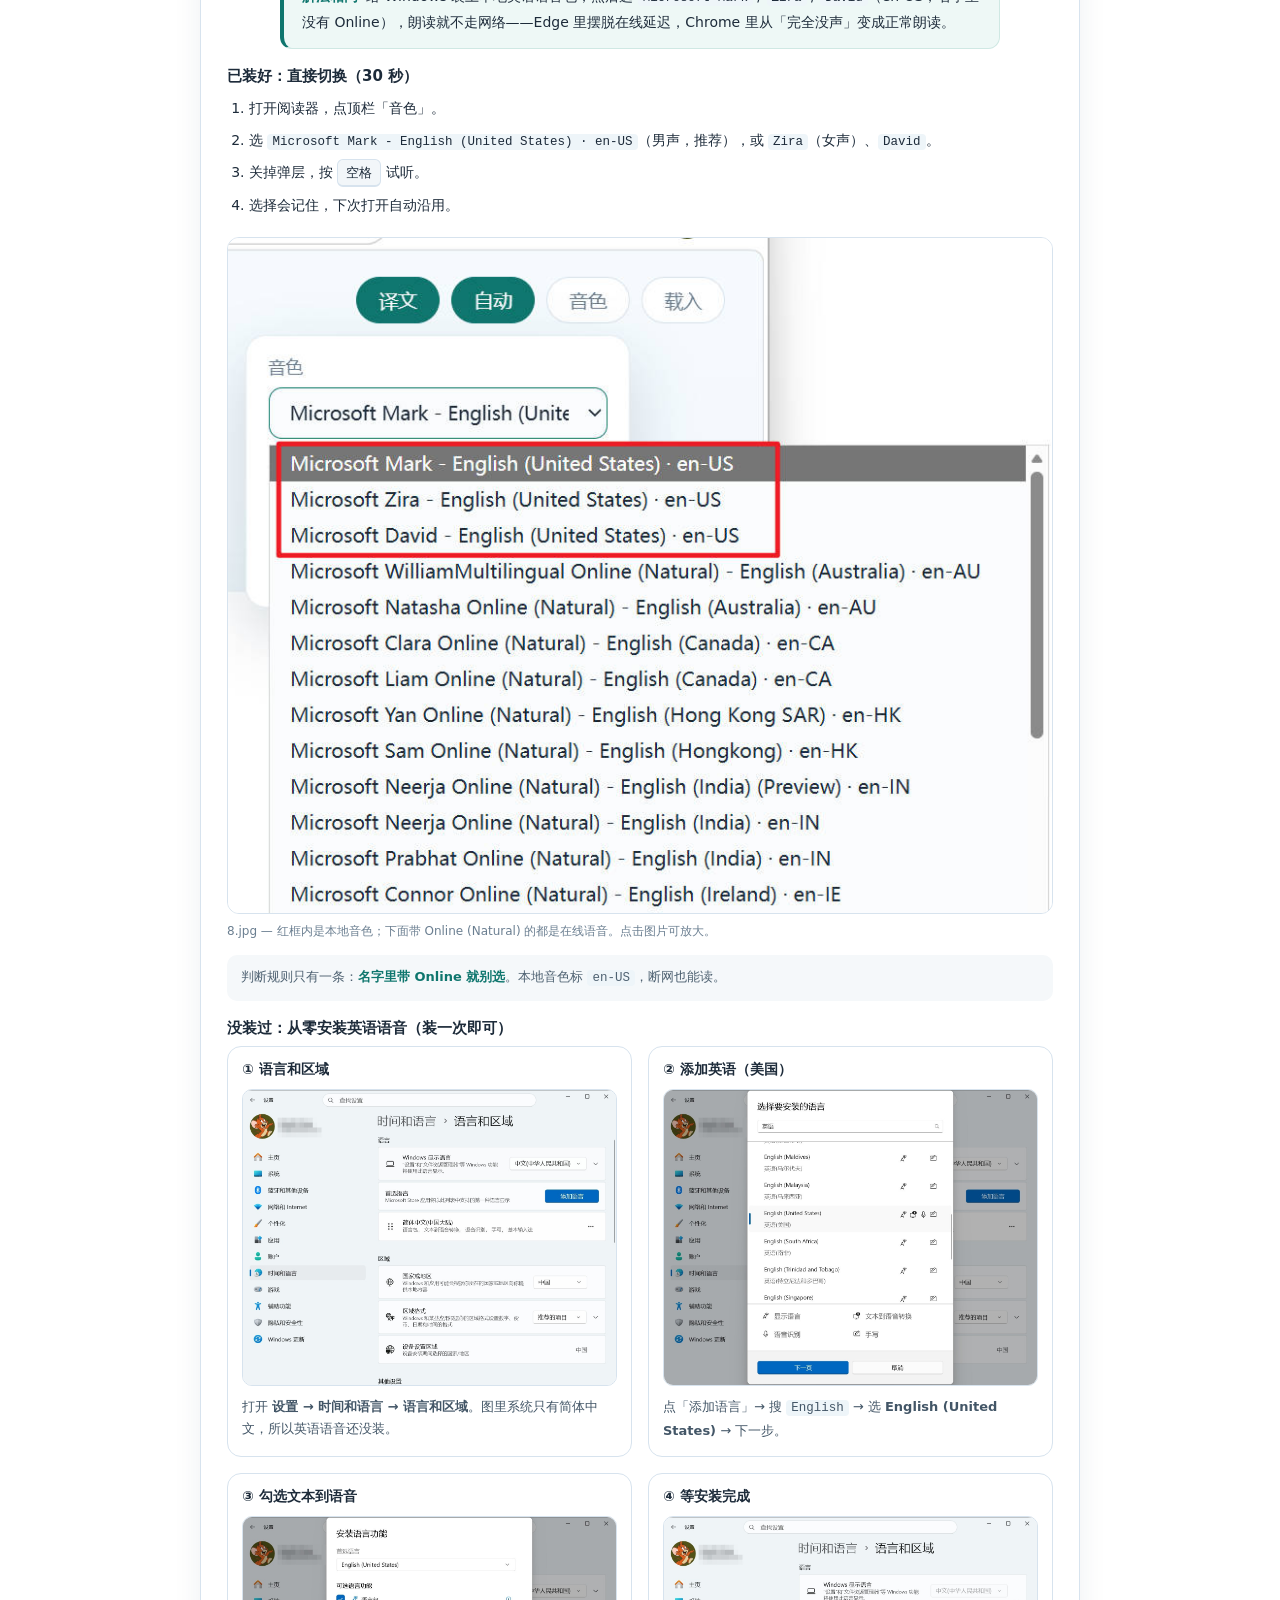
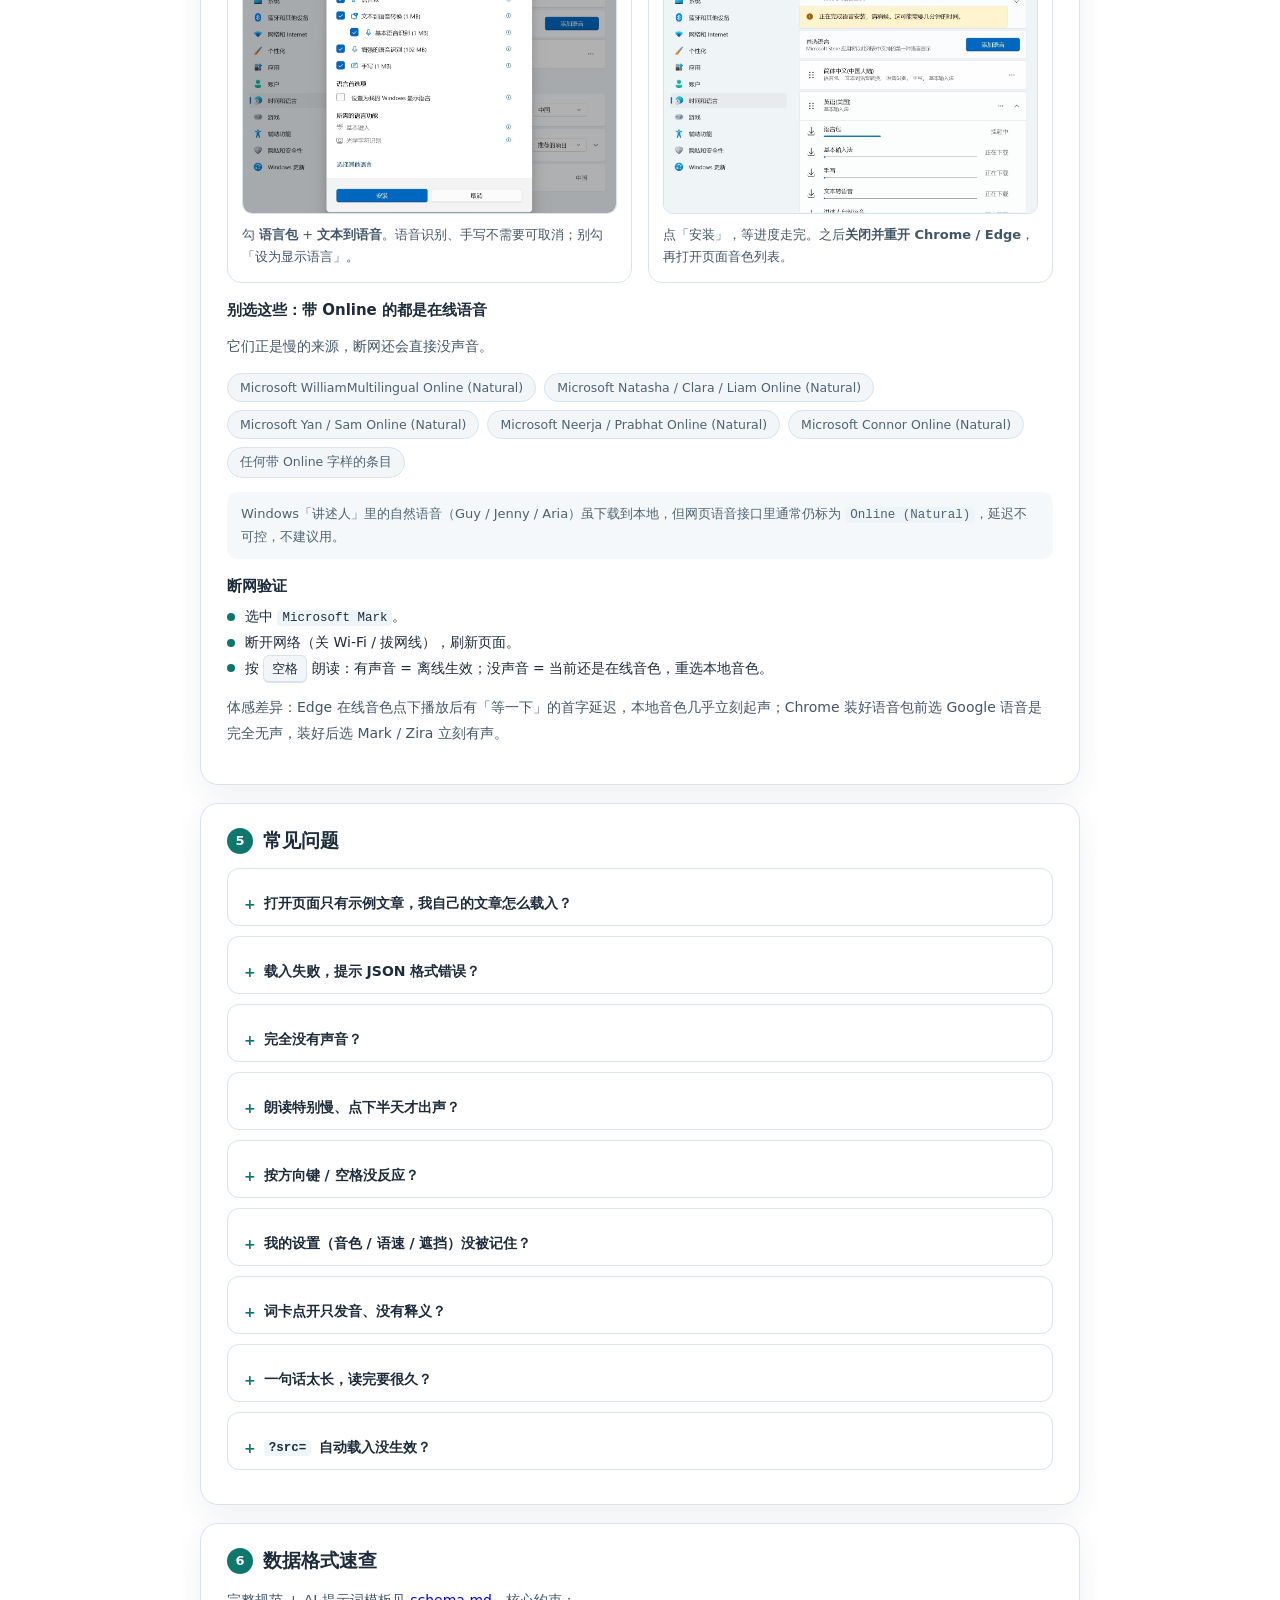
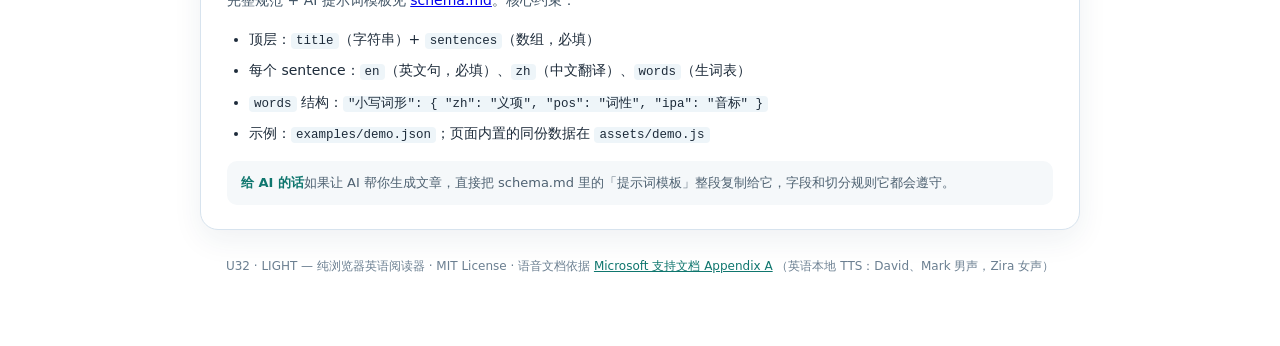
==== commit d7c5fa59: "feat: 资料库浏览窗记住展开态、选中项与滚动位置 - localStorage[en-reader.libbrowse.v1] 保存 open / sel / scrollTop - 展开键改用「" ====
--- a/help.html
+++ b/help.html
@@ -3,8 +3,8 @@
 <head>
 <meta charset="UTF-8">
 <meta name="viewport" content="width=device-width, initial-scale=1">
-<title>帮助中心 · 轻读</title>
-<meta name="description" content="轻读英语阅读器帮助中心：快速上手、功能详解、快捷键、离线语音配置与常见问题。">
+<title>帮助中心 · U32</title>
+<meta name="description" content="U32英语阅读器帮助中心：快速上手、功能详解、快捷键、离线语音配置与常见问题。">
 <link rel="icon" href="assets/favicon/favicon.ico" sizes="any">
 <link rel="icon" type="image/png" sizes="32x32" href="assets/favicon/favicon-32.png">
 <link rel="icon" type="image/png" sizes="192x192" href="assets/favicon/favicon-192.png">
@@ -125,14 +125,14 @@
 <body>
 
 <header class="topbar">
-  <div class="brand"><span class="brand-dot"></span>轻读 · LIGHT</div>
+  <div class="brand"><span class="brand-dot"></span>U32 · LIGHT</div>
   <div class="tools"><a class="ghost" href="index.html">← 返回阅读器</a></div>
 </header>
 
 <main class="help">
   <section class="hero">
     <div class="kicker">帮助中心</div>
-    <h1>轻读 · 使用帮助</h1>
+    <h1>U32 · 使用帮助</h1>
     <p class="lead">纯浏览器英语阅读器：AI 生成的 JSON 文章，逐句朗读、逐词查义、听力遮挡。无后端、无安装、断网可用。</p>
     <div class="answer"><b>最快上手</b>打开网页 <code>http://u32-english-reader.u32.cn/</code> → 顶部「载入」直接进入浏览窗口 → 展开书、点文章 → 「载入」开读。想读自己的文章：窗口左下「手动导入 JSON」，粘贴 AI 生成的 JSON 或直接拖 <code>.json</code> 文件进页面。</div>
   </section>
@@ -362,7 +362,7 @@
   </section>
 
   <p class="help-foot">
-    轻读 · LIGHT — 纯浏览器英语阅读器 · MIT License ·
+    U32 · LIGHT — 纯浏览器英语阅读器 · MIT License ·
     语音文档依据 <a href="https://support.microsoft.com/en-au/accessibility/windows/narrator/appendix-a-supported-languages-and-voices" target="_blank" rel="noopener">Microsoft 支持文档 Appendix A</a>
     （英语本地 TTS：David、Mark 男声，Zira 女声）
   </p>
--- a/assets/reader.css
+++ b/assets/reader.css
@@ -1,4 +1,4 @@
-/* 轻读 LIGHT — 英语阅读器样式 */
+/* U32 LIGHT — 英语阅读器样式 */
 :root {
   --bg-top: #f6fbfe;
   --bg-bottom: #e8f0f7;
@@ -580,6 +580,7 @@
 }
 .lib-article.selected { background: #e2f4f1; color: var(--accent-dark); font-weight: 600; }
 .lib-article.selected .lib-dot { background: var(--accent); }
+.lib-article.selected { outline: 2px solid var(--accent); outline-offset: -2px; }
 .lib-empty { margin: 0; padding: 26px 16px; text-align: center; font-size: 13px; color: var(--muted); }
 .lib-foot {
   display: flex;
